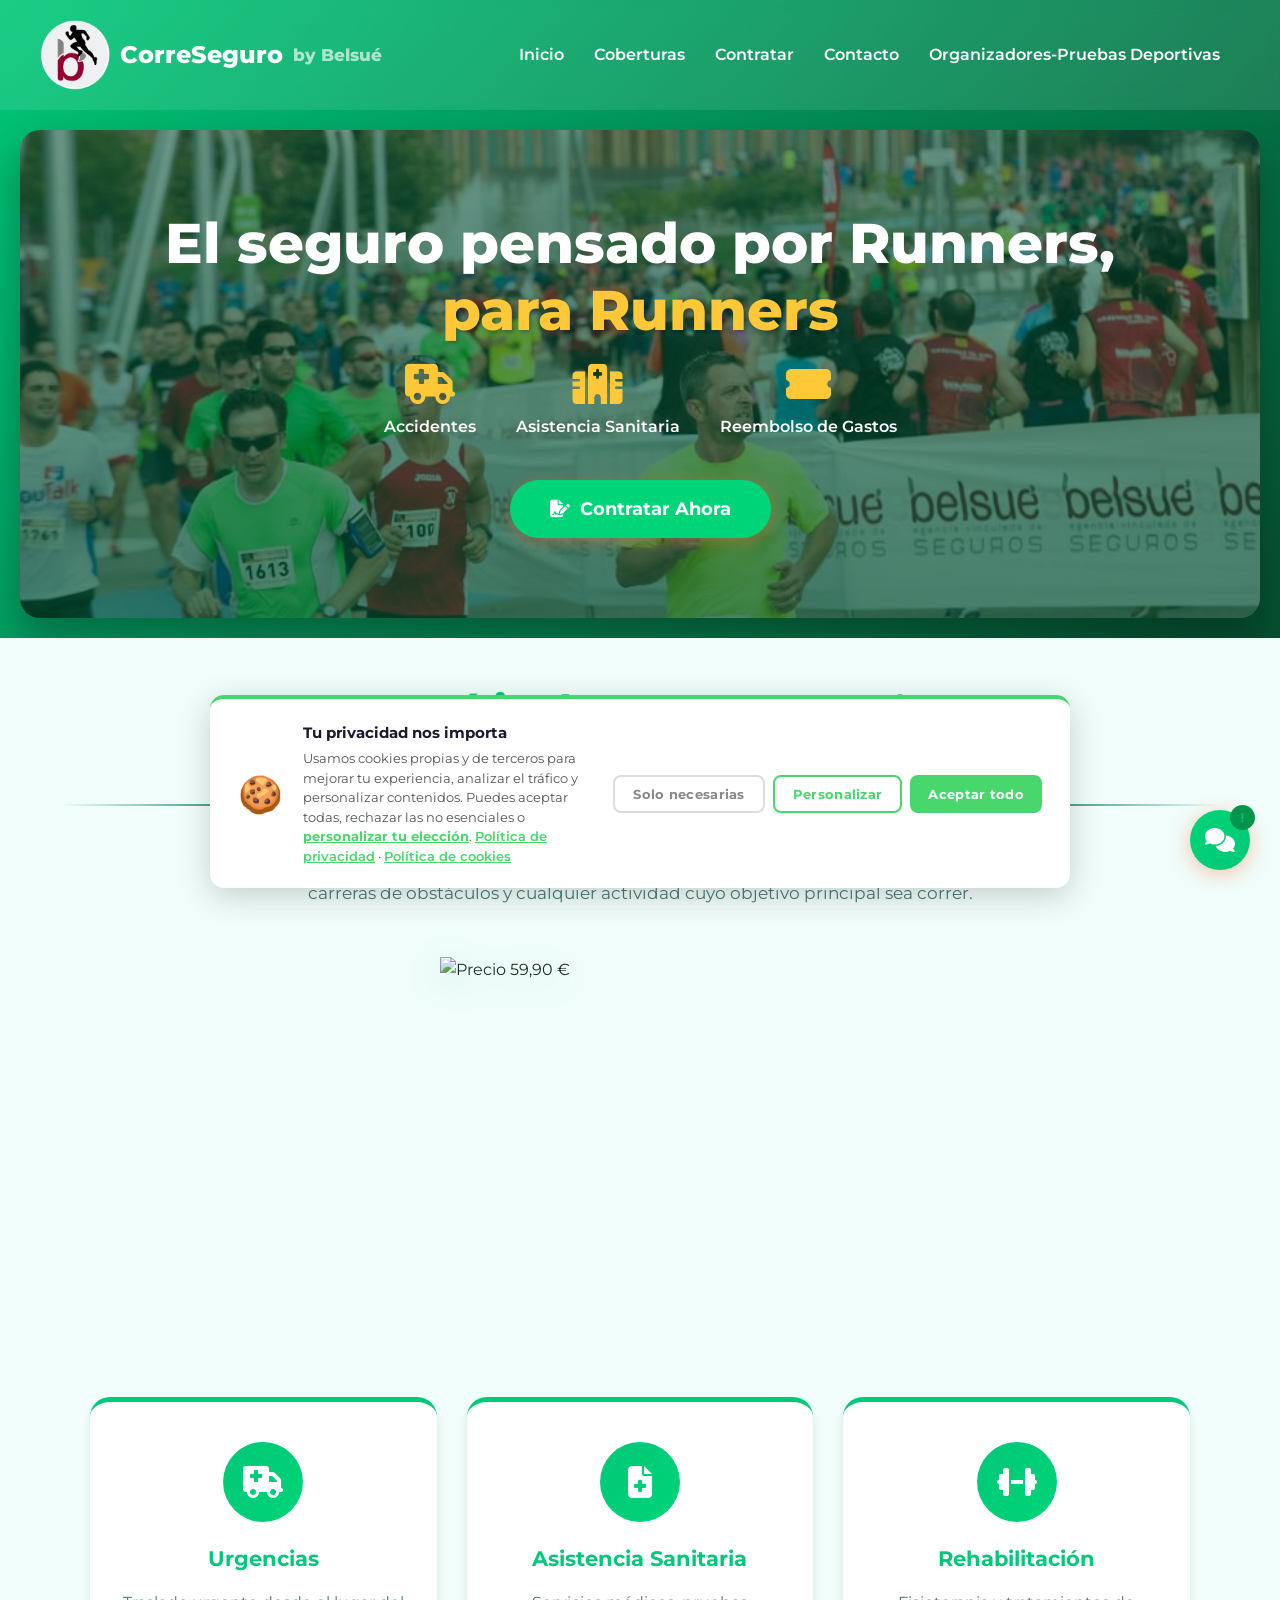
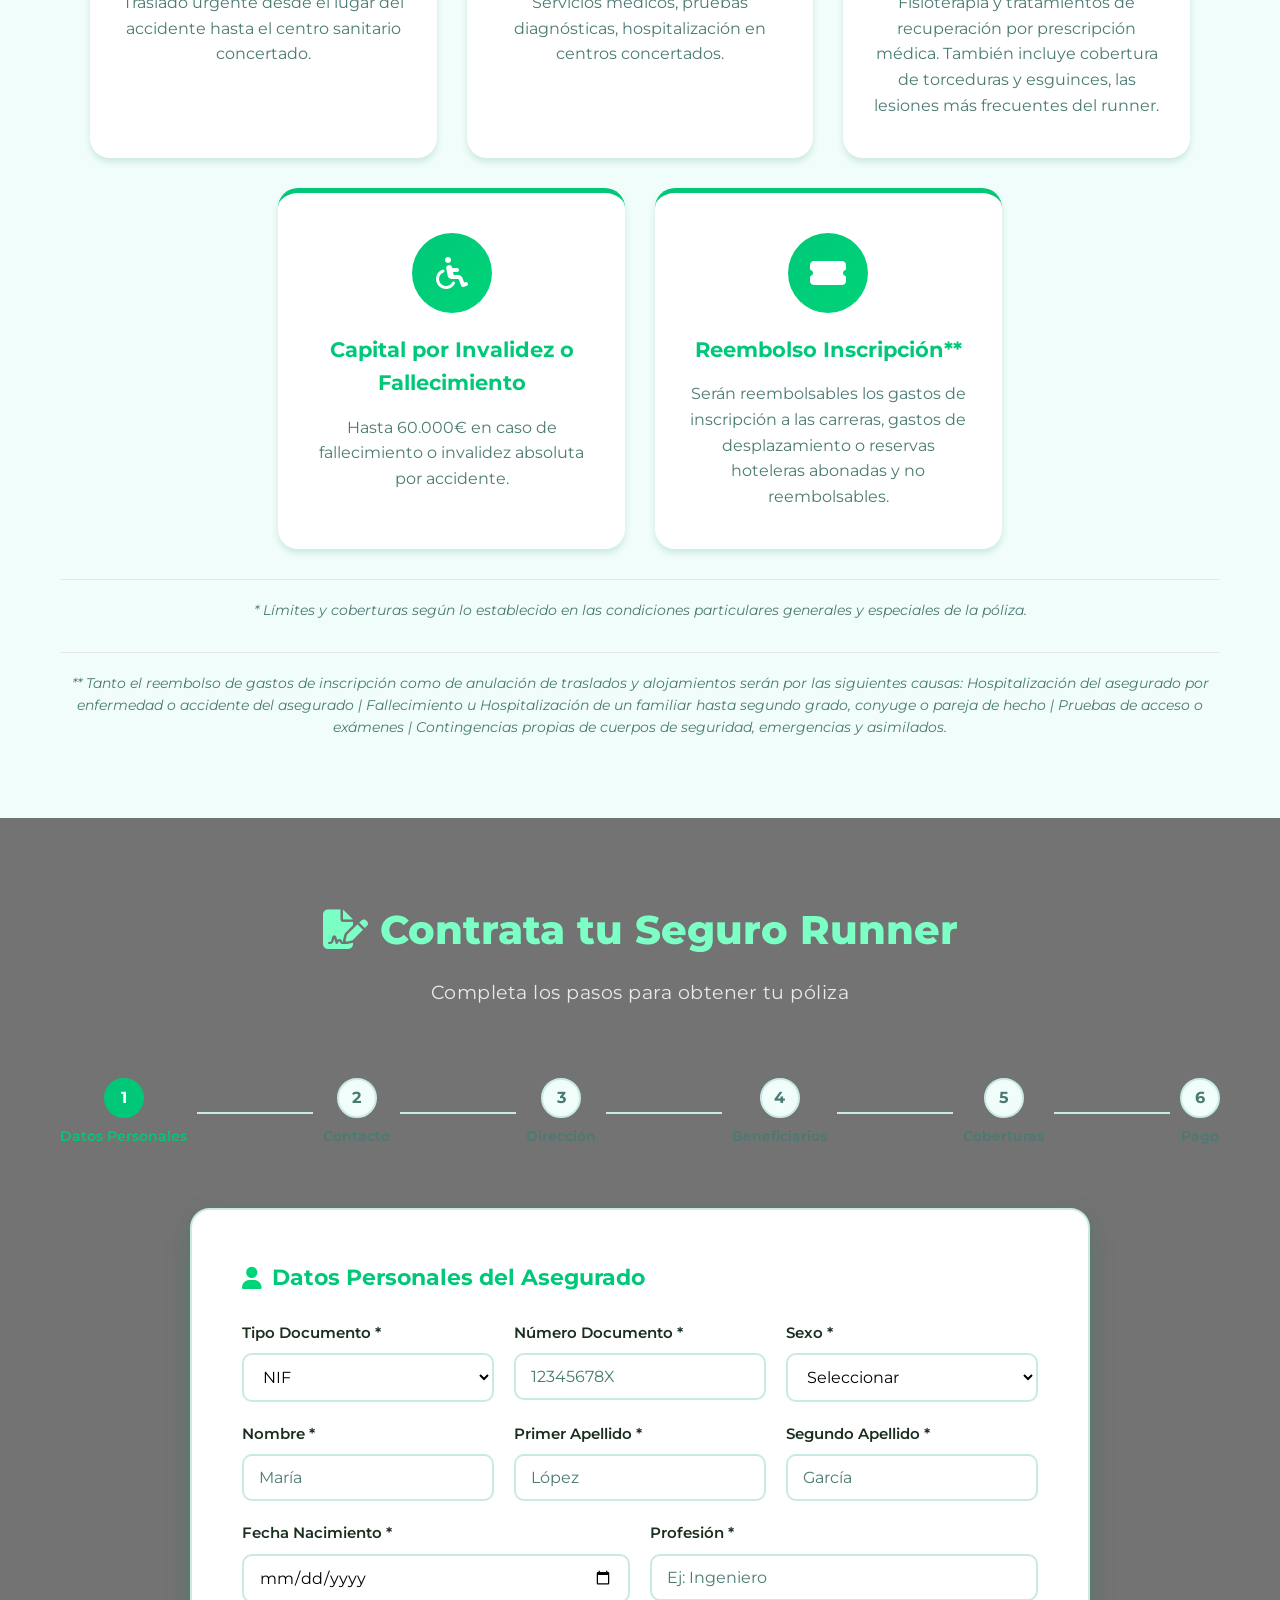
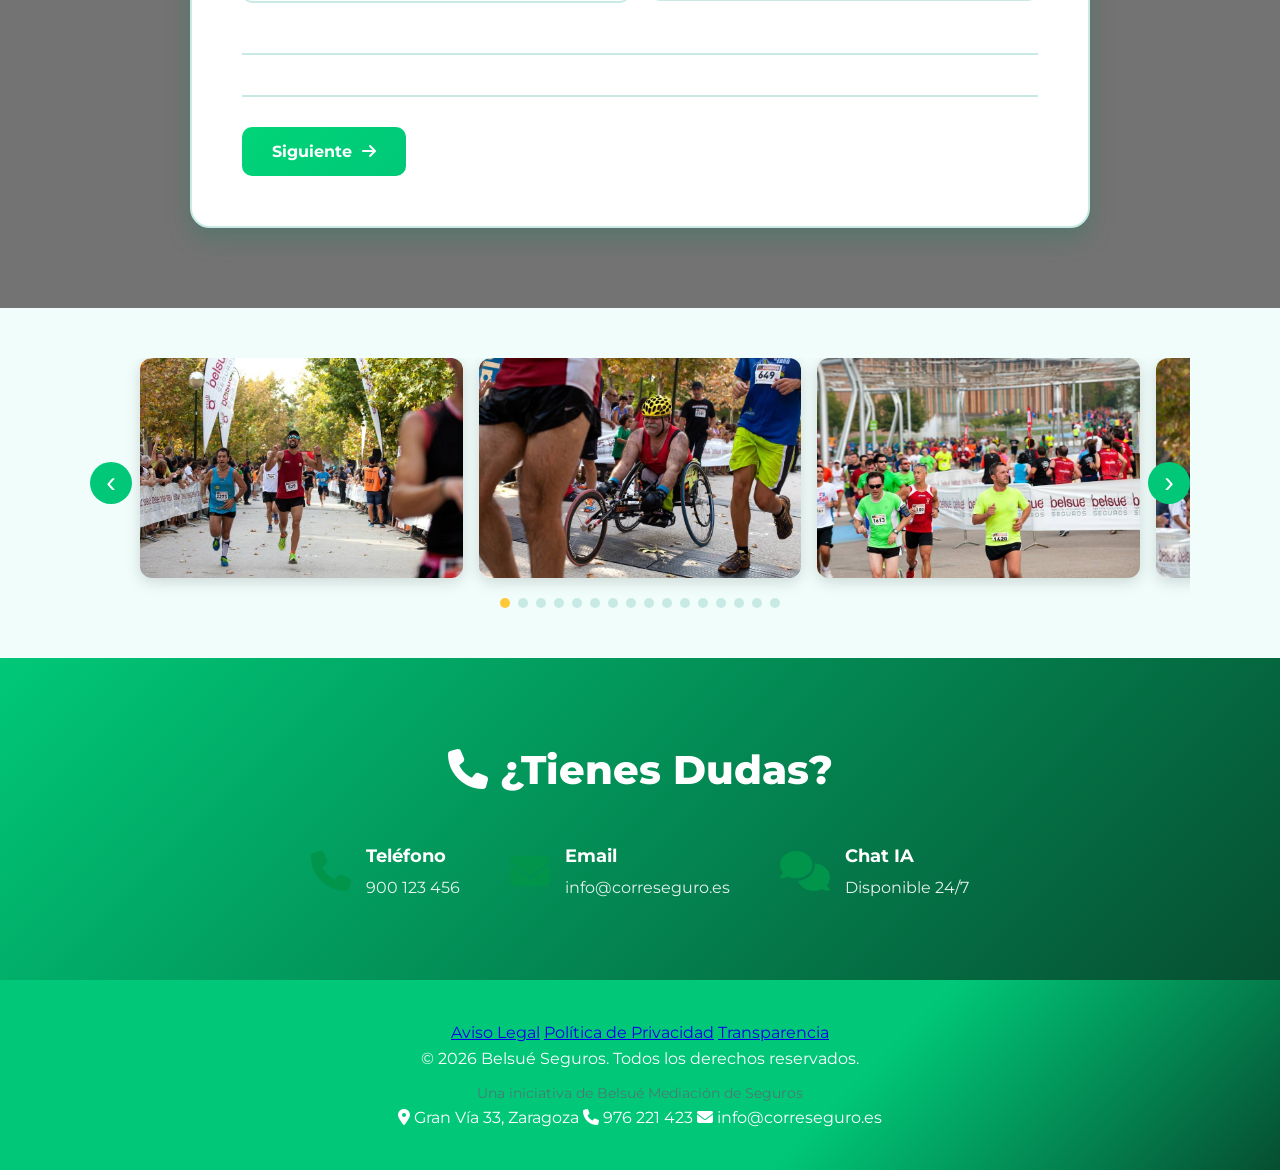
==== index.html @ 8f3c0f64 "Añadir fotos al carrusel y corregir corte de última imagen - Añadidas 9 imágenes nuevas al carrusel " ====
<!DOCTYPE html>
<html lang="es">
<head>
    <!-- Google Consent Mode v2 — debe ir ANTES de GTM -->
    <script>
      window.dataLayer = window.dataLayer || [];
      function gtag(){dataLayer.push(arguments);}
      // Por defecto todo denegado hasta que el usuario decida
      gtag('consent', 'default', {
        analytics_storage: 'denied',
        ad_storage:        'denied',
        wait_for_update:   500
      });
    </script>
    <!-- Google Tag Manager -->
<script>(function(w,d,s,l,i){w[l]=w[l]||[];w[l].push({'gtm.start':
new Date().getTime(),event:'gtm.js'});var f=d.getElementsByTagName(s)[0],
j=d.createElement(s),dl=l!='dataLayer'?'&l='+l:'';j.async=true;j.src=
'https://www.googletagmanager.com/gtm.js?id='+i+dl;f.parentNode.insertBefore(j,f);
})(window,document,'script','dataLayer','GTM-PRK2DCFK');</script>
<!-- End Google Tag Manager -->
    <meta charset="UTF-8">
    <meta name="viewport" content="width=device-width, initial-scale=1.0">
    <link rel="icon" type="image/png" href="images/logo1.png">
    <title>CorreSeguro - Seguro para Runners</title>
    <meta name="description" content="Seguro deportivo especializado para runners por 59,90€/año. Coberturas de accidentes, asistencia sanitaria 24h, invalidez y reembolso de inscripciones. Belsué Seguros + SURNE.">
    <link rel="stylesheet" href="css/styles.css">
    <!-- Font Awesome para iconos -->
    <link rel="stylesheet" href="https://cdnjs.cloudflare.com/ajax/libs/font-awesome/6.4.0/css/all.min.css">
    <!-- Google Fonts -->
    <link href="https://fonts.googleapis.com/css2?family=Montserrat:wght@400;600;700;800&display=swap" rel="stylesheet">

    <!-- ── Cookie Consent ── -->
    <script>
      window.CookieConsentConfig = {
        companyName:      'Belsué',
        privacyPolicyUrl: 'politica-privacidad.html',
        cookiePolicyUrl:  'politica-cookies.html',
        primaryColor:     '#47D76D',
        primaryDark:      '#5AAD30',
        accentColor:      '#DDB140',
        position:         'bottom',
        consentVersion:   '1.0',
        storageKey:       'belsue_correseguro_consent',

        onAcceptAll: function() {
          gtag('consent', 'update', {
            analytics_storage: 'granted',
            ad_storage:        'granted'
          });
        },
        onRejectAll: function() {
          gtag('consent', 'update', {
            analytics_storage: 'denied',
            ad_storage:        'denied'
          });
        },
        onSave: function(consent) {
          gtag('consent', 'update', {
            analytics_storage: consent.analytics ? 'granted' : 'denied',
            ad_storage:        consent.marketing  ? 'granted' : 'denied'
          });
        },
      };
    </script>
    <script src="js/cookie-consent.js" defer></script>
</head>
<body>
    <!-- Google Tag Manager (noscript) -->
<noscript><iframe src="https://www.googletagmanager.com/ns.html?id=GTM-PRK2DCFK"
height="0" width="0" style="display:none;visibility:hidden"></iframe></noscript>
<!-- End Google Tag Manager (noscript) -->
    <!-- HEADER / HERO SECTION -->
    <header class="hero">
        <div class="hero-overlay"></div>
        <nav class="navbar">
            <div class="container nav-container">
                <div class="logo">
                    <!-- El logo se carga en el components.js  -->
                    <img src="images/logo-correseguros-zap.png" alt="CorreSeguro" style="height: 70px; width: auto; margin-left: -20px;">
                    <!-- Badge influencer: visible solo cuando ?influencer=nombre está activo -->
                    <div id="influencer-badge"></div>
                    <span>CorreSeguro</span>
                    <span style="font-size: 0.7em; opacity: 0.8;"><a href="https://www.belsue.es/" class="enlaceWeb" target="_blank" rel="noopener noreferrer">by Belsué</a></span>
                </div>
                <ul class="nav-menu">
                    <li><a href="#inicio">Inicio</a></li>
                    <li><a href="#coberturas">Coberturas</a></li>
                    <li><a href="#formulario">Contratar</a></li>
                    <li><a href="#contacto">Contacto</a></li>
                    <li><a href="contorg.html">Organizadores-Pruebas Deportivas</a></li>
                </ul>
            </div>
        </nav>
        
        <div class="hero-content">
            <h1>El seguro pensado por Runners,<span class="highlight">para Runners</span></h1>
            <div class="hero-features">
                <div class="feature">
                    <i class="fas fa-ambulance"></i>
                    <span>Accidentes</span>
                </div>
                <div class="feature">
                    <i class="fas fa-hospital"></i>
                    <span>Asistencia Sanitaria </span>
                </div>
                <div class="feature">
                    <i class="fas fa-ticket-alt"></i>
                    <span>Reembolso de Gastos</span>
                </div>
            </div>
            <a href="#formulario" class="btn-primary">
                <i class="fas fa-file-signature"></i> Contratar Ahora
            </a>
        </div>
    </header>

    <!-- COBERTURAS -->
    <section id="coberturas" class="coberturas">
        <div class="container">
            <h2 class="section-title">¿Qué incluye tu seguro?*</h2>
            <!-- Riesgo Cubierto - Línea divisora -->
            <div class="riesgo-cubierto">
                <span class="riesgo-linea"></span>
                <h3 class="riesgo-titulo">Riesgo Cubierto</h3>
                <span class="riesgo-linea"></span>
            </div>
            <p class="riesgo-descripcion">Cobertura para accidentes ocurridos durante la práctica de running, trail, canicross, carreras de obstáculos y cualquier actividad cuyo objetivo principal sea correr.</p>
            <!-- Badge de Precio -->
            <div class="precio-badge">
                <img src="images/PrecioDefinitivo.png" alt="Precio 59,90 €" width="1000" height="1000">
            </div>
            <!-- Tarjetas incluidas -->
            <div class="coberturas-grid">
                <div class="cobertura-card" onclick="window.location='poliza.html#asistencia-urgencias'" style="cursor:pointer;">
                    <div class="icon-box"><i class="fas fa-ambulance"></i></div>
                    <h3>Urgencias</h3>
                    <p>Traslado urgente desde el lugar del accidente hasta el centro sanitario concertado.</p>
                </div>
                <div class="cobertura-card" onclick="window.location='poliza.html#coberturas-runners'" style="cursor:pointer;">
                    <div class="icon-box"><i class="fas fa-file-medical"></i></div>
                    <h3>Asistencia Sanitaria</h3>
                    <p>Servicios médicos, pruebas diagnósticas, hospitalización en centros concertados.</p>
                </div>
                <div class="cobertura-card" onclick="window.location='poliza.html#rehabilitacion'" style="cursor:pointer;">
                    <div class="icon-box"><i class="fas fa-dumbbell"></i></div>
                    <h3>Rehabilitación</h3>
                    <p>Fisioterapia y tratamientos de recuperación por prescripción médica. También incluye cobertura de torceduras y esguinces, las lesiones más frecuentes del runner.</p>
                </div>
                <div class="cobertura-card" onclick="window.location='poliza.html#beneficiarios'" style="cursor:pointer;">
                    <div class="icon-box"><i class="fas fa-wheelchair"></i></div>
                    <h3>Capital por Invalidez o Fallecimiento</h3>
                    <p>Hasta 60.000€ en caso de fallecimiento o invalidez absoluta por accidente.</p>
                </div>
                <div class="cobertura-card" onclick="window.location='poliza.html#reembolso-carreras'" style="cursor:pointer;">
                    <div class="icon-box"><i class="fas fa-ticket-alt"></i></div>
                    <h3>Reembolso Inscripción**</h3>
                    <p>Serán reembolsables los gastos de inscripción a las carreras, gastos de desplazamiento o reservas hoteleras abonadas y no reembolsables.</p>
                </div>
            </div>

            <p class="coberturas-nota">* Límites y coberturas según lo establecido en las condiciones particulares generales y especiales de la póliza.</p>
            <p class="coberturas-nota">** Tanto el reembolso de gastos de inscripción como de anulación de traslados y alojamientos serán 
                por las siguientes causas: Hospitalización del asegurado por enfermedad o accidente del asegurado | Fallecimiento u Hospitalización de un familiar hasta segundo grado, conyuge o pareja de hecho | Pruebas de acceso o exámenes | Contingencias propias de cuerpos de seguridad, emergencias y asimilados.  
            </p>

        </div>
    </section>

    <!-- FORMULARIO MULTI-PASO (6 PASOS - ORDEN NUEVO) -->
    <section id="formulario" class="formulario">
        <div class="container">
            <h2 class="section-title"><i class="fas fa-file-signature"></i> Contrata tu Seguro Runner</h2>
            <p class="section-subtitle">Completa los pasos para obtener tu póliza</p>
            
            <!-- BARRA DE PROGRESO -->
            <div class="progress-container">
                <div class="progress-bar">
                    <div class="progress-step active" data-step="1">
                        <div class="step-number">1</div>
                        <div class="step-label">Datos Personales</div>
                    </div>
                    <div class="progress-line"></div>
                    <div class="progress-step" data-step="2">
                        <div class="step-number">2</div>
                        <div class="step-label">Contacto</div>
                    </div>
                    <div class="progress-line"></div>
                    <div class="progress-step" data-step="3">
                        <div class="step-number">3</div>
                        <div class="step-label">Dirección</div>
                    </div>
                    <div class="progress-line"></div>
                    <div class="progress-step" data-step="4">
                        <div class="step-number">4</div>
                        <div class="step-label">Beneficiarios</div>
                    </div>
                    <div class="progress-line"></div>
                    <div class="progress-step" data-step="5">
                        <div class="step-number">5</div>
                        <div class="step-label">Coberturas</div>
                    </div>
                    <div class="progress-line"></div>
                    <div class="progress-step" data-step="6">
                        <div class="step-number">6</div>
                        <div class="step-label">Pago</div>
                    </div>
                </div>
            </div>
            
            <form id="seguroForm" class="form-container">
                
                <!-- PASO 1: DATOS PERSONALES -->
                <div class="form-step" data-step="1">
                    <div class="form-section">
                        <h3><i class="fas fa-user"></i> Datos Personales del Asegurado</h3>
                        <div class="form-row">
                            <div class="form-group">
                                <label for="tipoDocumento">Tipo Documento *</label>
                                <select id="tipoDocumento" name="tipo_documento" required>
                                    <option value="NIF">NIF</option>
                                    <option value="NIE">NIE</option>
                                    <option value="Pasaporte">Pasaporte</option>
                                </select>
                            </div>
                            <div class="form-group">
                                <label for="nif">Número Documento *</label>
                                <input type="text" id="nif" name="nif" required placeholder="12345678X">
                            </div>
                            <div class="form-group">
                                <label for="sexo">Sexo *</label>
                                <select id="sexo" name="sexo" required>
                                    <option value="">Seleccionar</option>
                                    <option value="Hombre">Hombre</option>
                                    <option value="Mujer">Mujer</option>
                                </select>
                            </div>
                        </div>
                        <div class="form-row">
                            <div class="form-group">
                                <label for="nombre">Nombre *</label>
                                <input type="text" id="nombre" name="nombre" required placeholder="María">
                            </div>
                            <div class="form-group">
                                <label for="apellido1">Primer Apellido *</label>
                                <input type="text" id="apellido1" name="apellido1" required placeholder="López">
                            </div>
                            <div class="form-group">
                                <label for="apellido2">Segundo Apellido *</label>
                                <input type="text" id="apellido2" name="apellido2" required placeholder="García">
                            </div>
                        </div>
                        <div class="form-row">
                            <div class="form-group">
                                <label for="fechaNacimiento">Fecha Nacimiento *</label>
                                <input type="date" id="fechaNacimiento" name="fecha_nacimiento" required>
                            </div>
                            <div class="form-group">
                                <label for="profesion">Profesión *</label>
                                <input type="text" id="profesion" name="profesion" required placeholder="Ej: Ingeniero">
                            </div>
                        </div>
                    </div>
                    <div class="form-navigation">
                        <button type="button" class="btn-next" onclick="nextStep(1)">
                            Siguiente <i class="fas fa-arrow-right"></i>
                        </button>
                    </div>
                </div>

                <!-- PASO 2: DATOS DE CONTACTO -->
                <div class="form-step" data-step="2" style="display: none;">
                    <div class="form-section">
                        <h3><i class="fas fa-envelope"></i> Datos de Contacto</h3>
                        <div class="form-row">
                            <div class="form-group">
                                <label for="email">Email *</label>
                                <input type="email" id="email" name="email" required placeholder="maria@email.com">
                            </div>
                            <div class="form-group">
                                <label for="telefono">Teléfono *</label>
                                <input type="tel" id="telefono" name="telefono" required placeholder="600123456">
                            </div>
                        </div>
                    </div>
                    <div class="form-navigation">
                        <button type="button" class="btn-prev" onclick="prevStep(2)">
                            <i class="fas fa-arrow-left"></i> Anterior
                        </button>
                        <button type="button" class="btn-next" onclick="nextStep(2)">
                            Siguiente <i class="fas fa-arrow-right"></i>
                        </button>
                    </div>
                </div>

                <!-- PASO 3: DIRECCIÓN -->
                <div class="form-step" data-step="3" style="display: none;">
                    <div class="form-section">
                        <h3><i class="fas fa-map-marker-alt"></i> Dirección</h3>
                        <div class="form-row">
                            <div class="form-group">
                                <label for="tipoVia">Tipo de Vía *</label>
                                <select id="tipoVia" name="tipo_via" required>
                                    <option value="CALLE">Calle</option>
                                    <option value="AVENIDA">Avenida</option>
                                    <option value="PLAZA">Plaza</option>
                                    <option value="PASEO">Paseo</option>
                                    <option value="CARRETERA">Carretera</option>
                                </select>
                            </div>
                            <div class="form-group">
                                <label for="calle">Nombre Vía *</label>
                                <input type="text" id="calle" name="calle" required placeholder="">
                            </div>
                            <div class="form-group">
                                <label for="numero">Número *</label>
                                <input type="text" id="numero" name="numero" required placeholder="">
                            </div>
                        </div>
                        <div class="form-row">
                            <div class="form-group">
                                <label for="piso">Portal/Piso/Puerta</label>
                                <input type="text" id="piso" name="piso" placeholder="">
                            </div>
                            <div class="form-group">
                                <label for="cp">Código Postal *</label>
                                <input type="text" id="cp" name="cp" required placeholder="">
                            </div>
                            <div class="form-group">
                                <label for="municipio">Municipio *</label>
                                <input type="text" id="municipio" name="municipio" required placeholder="">
                            </div>
                        </div>
                        <div class="form-row">
                            <div class="form-group full-width">
                                <label for="provincia">Provincia *</label>
                                <select id="provincia" name="provincia" required>
                                    <option value="">Seleccionar</option>
                                    <option value="Álava">Álava</option>
                                    <option value="Albacete">Albacete</option>
                                    <option value="Alicante">Alicante</option>
                                    <option value="Almería">Almería</option>
                                    <option value="Ávila">Ávila</option>
                                    <option value="Badajoz">Badajoz</option>
                                    <option value="Barcelona">Barcelona</option>
                                    <option value="Burgos">Burgos</option>
                                    <option value="Cáceres">Cáceres</option>
                                    <option value="Cádiz">Cádiz</option>
                                    <option value="Cantabria">Cantabria</option>
                                    <option value="Castellón">Castellón</option>
                                    <option value="Ciudad Real">Ciudad Real</option>
                                    <option value="Córdoba">Córdoba</option>
                                    <option value="Cuenca">Cuenca</option>
                                    <option value="Girona">Girona</option>
                                    <option value="Granada">Granada</option>
                                    <option value="Guadalajara">Guadalajara</option>
                                    <option value="Guipúzcoa">Guipúzcoa</option>
                                    <option value="Huelva">Huelva</option>
                                    <option value="Huesca">Huesca</option>
                                    <option value="Islas Baleares">Islas Baleares</option>
                                    <option value="Jaén">Jaén</option>
                                    <option value="La Coruña">La Coruña</option>
                                    <option value="La Rioja">La Rioja</option>
                                    <option value="Las Palmas">Las Palmas</option>
                                    <option value="León">León</option>
                                    <option value="Lleida">Lleida</option>
                                    <option value="Lugo">Lugo</option>
                                    <option value="Madrid">Madrid</option>
                                    <option value="Málaga">Málaga</option>
                                    <option value="Murcia">Murcia</option>
                                    <option value="Navarra">Navarra</option>
                                    <option value="Ourense">Ourense</option>
                                    <option value="Palencia">Palencia</option>
                                    <option value="Pontevedra">Pontevedra</option>
                                    <option value="Salamanca">Salamanca</option>
                                    <option value="Santa Cruz de Tenerife">Santa Cruz de Tenerife</option>
                                    <option value="Segovia">Segovia</option>
                                    <option value="Sevilla">Sevilla</option>
                                    <option value="Soria">Soria</option>
                                    <option value="Tarragona">Tarragona</option>
                                    <option value="Teruel">Teruel</option>
                                    <option value="Toledo">Toledo</option>
                                    <option value="Valencia">Valencia</option>
                                    <option value="Valladolid">Valladolid</option>
                                    <option value="Vizcaya">Vizcaya</option>
                                    <option value="Zamora">Zamora</option>
                                    <option value="Zaragoza">Zaragoza</option>
                                </select>
                            </div>
                        </div>
                    </div>
                    <div class="form-navigation">
                        <button type="button" class="btn-prev" onclick="prevStep(3)">
                            <i class="fas fa-arrow-left"></i> Anterior
                        </button>
                        <button type="button" class="btn-next" onclick="nextStep(3)">
                            Siguiente <i class="fas fa-arrow-right"></i>
                        </button>
                    </div>
                </div>

                <!-- PASO 4: BENEFICIARIOS (ANTES ERA 5) -->
                <div class="form-step" data-step="4" style="display: none;">
                    <div class="form-section">
                        <h3><i class="fas fa-users"></i> Beneficiarios</h3>
                        
                        <div class="beneficiarios-opciones">
                            <div class="radio-group">
                                <input type="radio" id="benef_defecto" name="beneficiarios" value="DEFECTO" checked>
                                <label for="benef_defecto">
                                    <strong>Beneficiarios por defecto</strong>
                                    <p class="texto-ayuda">Orden legal establecido: 1) Cónyuge/Pareja 2) Descendientes 3) Padres 4) Hermanos 5) Herederos legales</p>
                                </label>
                            </div>
                            <div class="radio-group">
                                <input type="radio" id="benef_personalizado" name="beneficiarios" value="PERSONALIZADO">
                                <label for="benef_personalizado">
                                    <strong>Definir beneficiarios personalizados</strong>
                                    <p class="texto-ayuda">Podrás especificarlos después de contratar</p>
                                </label>
                            </div>
                        </div>
     <!-- CUADRO DE TEXTO (oculto por defecto) -->
        <div id="beneficiarios-personalizados-box" class="beneficiarios-personalizados-box" style="display: none;">
            <label for="beneficiarios_texto">
                <strong><i class="fas fa-edit"></i> Especifica los beneficiarios:</strong>
            </label>
            <textarea 
                id="beneficiarios_texto" 
                name="beneficiarios_texto" 
                rows="4" 
                placeholder="Ejemplo:
                1. Juan Pérez García (50%)
                2. María López Martínez (50%)

                O indica el porcentaje que desees para cada beneficiario..."></textarea>
            <p class="texto-ayuda-box">
                <i class="fas fa-info-circle"></i> Indica el nombre completo y el porcentaje de cada beneficiario
            </p>
        </div>
                        <div class="nota-legal">
                            <strong>NOTA:</strong> Los beneficiarios indicados aplicarán únicamente para las garantías de fallecimiento.
                        </div>
                    </div>
                    
                    <div class="form-navigation">
                        <button type="button" class="btn-prev" onclick="prevStep(4)">
                            <i class="fas fa-arrow-left"></i> Anterior
                        </button>
                        <button type="button" class="btn-next" onclick="nextStep(4)">
                            Siguiente <i class="fas fa-arrow-right"></i>
                        </button>
                    </div>
                </div>

                <!-- PASO 5: COBERTURAS + PRECIO DESTACADO (ANTES ERA 4) -->
                <div class="form-step" data-step="5" style="display: none;">
                    <div class="form-section">
                        <h3><i class="fas fa-shield-alt"></i> Coberturas Incluidas</h3>
                        
                        <div class="coberturas-selector">
                            <div class="cobertura-item">
                                <input type="checkbox" id="cob_fallecimiento" name="coberturas[]" value="FALLECIMIENTO" checked disabled>
                                <label for="cob_fallecimiento">
                                    <strong>Fallecimiento por Accidente</strong>
                                    <span class="cobertura-cap">60.000€</span>
                                </label>
                            </div>
                            <div class="cobertura-item">
                                <input type="checkbox" id="cob_invalidez" name="coberturas[]" value="INVALIDEZ" checked disabled>
                                <label for="cob_invalidez">
                                    <strong>Invalidez Absoluta Accidente</strong>
                                    <span class="cobertura-cap">60.000€</span>
                                </label>
                            </div>
                            <div class="cobertura-item">
                                <input type="checkbox" id="cob_asistencia" name="coberturas[]" value="ASISTENCIA" checked disabled>
                                <label for="cob_asistencia">
                                    <strong>Asistencia Sanitaria por Accidente</strong>
                                    <span class="cobertura-cap">9.000€</span>
                                </label>
                            </div>
                            <div class="cobertura-item">
                                <input type="checkbox" id="cob_fisioterapia" name="coberturas[]" value="FISIOTERAPIA" checked disabled>
                                <label for="cob_fisioterapia">
                                    <strong>Invalidez Permanente Parcial por Accidente</strong>
                                    <span class="cobertura-cap">60.000€</span>
                                </label>
                            </div>
                        </div>
                        
                        <!-- PRECIO DESTACADO -->
                        <div class="resumen-precio">
                            <div class="precio-total">
                                <span>Total Anual:</span>
                                <span class="precio-destacado">59,90€</span>
                            </div>
                            <div class="nota-legal">
                            <strong>*</strong> Las coberturas tendrán en todo caso la cuantía máxima señalada en las condiciones particulares o especiales de la póliza.
                        </div>
                        </div>
                    </div>
                    
                    <div class="form-navigation">
                        <button type="button" class="btn-prev" onclick="prevStep(5)">
                            <i class="fas fa-arrow-left"></i> Anterior
                        </button>
                        <button type="button" class="btn-next" onclick="nextStep(5)">
                            Siguiente <i class="fas fa-arrow-right"></i>
                        </button>
                    </div>
                </div>

                <!-- PASO 6: FORMA DE PAGO -->
                <div class="form-step" data-step="6" style="display: none;">
                    <div class="form-section">
                        <h3><i class="fas fa-credit-card"></i> Forma de Pago</h3>
                        
                        <div class="form-row">
                            <div class="form-group">
                                <label for="frecuencia_pago">Frecuencia de Pago *</label>
                                <select id="frecuencia_pago" name="frecuencia_pago" required onchange="calcularPrecioFinal()">
                                    <option value="ANUAL">Anual (59,90€)</option>
                                </select>
                            </div>
                            <div class="form-group">
                                <label for="tipo_renovacion">Tipo de Renovación *</label>
                                <select id="tipo_renovacion" name="tipo_renovacion" required>
                                    <option value="AUTOMATICA">Automática</option>
                                </select>
                            </div>
                        </div>

                        <div class="datos-bancarios">
                            <h4>Datos Bancarios del Tomador</h4>
                            <div class="form-row">
                                <div class="form-group">
                                    <label for="iban_pais">País</label>
                                    <input type="text" id="iban_pais" name="iban_pais" value="ES" readonly style="background: #f5f5f5;">
                                </div>
                                <div class="form-group">
                                    <label for="iban_dc">DC IBAN *</label>
                                    <input type="text" id="iban_dc" name="iban_dc" placeholder="XX" maxlength="2">
                                </div>
                                <div class="form-group">
                                    <label for="iban_entidad">Entidad *</label>
                                    <input type="text" id="iban_entidad" name="iban_entidad" placeholder="0000" maxlength="4">
                                </div>
                                <div class="form-group">
                                    <label for="iban_sucursal">Sucursal *</label>
                                    <input type="text" id="iban_sucursal" name="iban_sucursal" placeholder="0000" maxlength="4">
                                </div>
                                <div class="form-group">
                                    <label for="iban_dc_cuenta">DC *</label>
                                    <input type="text" id="iban_dc_cuenta" name="iban_dc_cuenta" placeholder="00" maxlength="2">
                                </div>
                                <div class="form-group">
                                    <label for="iban_cuenta">Nº Cuenta *</label>
                                    <input type="text" id="iban_cuenta" name="iban_cuenta" placeholder="0000000000" maxlength="10">
                                </div>
                            </div>
                        </div>

                        <div class="legal-final">
                            <div class="checkbox-group">
                                <input type="checkbox" id="privacidad" name="privacidad" required>
                                <label for="privacidad">He leído y acepto la <a href="politica-privacidad.html" target="_blank" rel="noopener noreferrer">Política de Privacidad</a> *</label>
                            </div>
                            <div class="checkbox-group">
                                <input type="checkbox" id="terminos" name="terminos" required>
                                <label for="terminos">Acepto los <a href="terminos-condiciones.html" target="_blank" rel="noopener noreferrer">Términos y Condiciones</a> del seguro *</label>
                            </div>
                            <div class="checkbox-group">
                                <input type="checkbox" id="autorizacion_datos" name="autorizacion_datos" required>
                                <label for="autorizacion_datos">Autorizo la cesión de datos personales a SURNE para la emisión de la póliza *</label>
                            </div>
                        </div>
                    </div>
                    
                    <div class="form-navigation">
                        <button type="button" class="btn-prev" onclick="prevStep(6)">
                            <i class="fas fa-arrow-left"></i> Anterior
                        </button>
                        <button type="submit" class="btn-submit">
                            <i class="fas fa-check"></i> Contratar Seguro
                        </button>
                    </div>
                </div>

            </form>
        </div>
    </section>


    <!-- CARRUSEL DE FOTOS -->
    <section class="carrusel-section">
        <div class="carrusel">
            <div class="carrusel-track">
                <img src="images/carrera2.JPG" alt="Carrera runners">
                <img src="images/carrera3.JPG" alt="Carrera runners">
                <img src="images/carrera4.JPG" alt="Carrera runners">
                <img src="images/carrera5.JPG" alt="Carrera runners">
                <img src="images/carrera6.JPG" alt="Carrera runners">
                <img src="images/carrera7.JPG" alt="Carrera runners">
                <img src="images/carrera8.JPG" alt="Carrera runners">
                <img src="images/image00009.jpeg" alt="Carrera runners">
                <img src="images/image00032.jpeg" alt="Carrera runners">
                <img src="images/image00033.jpeg" alt="Carrera runners">
                <img src="images/image00034.jpeg" alt="Carrera runners">
                <img src="images/image00037.jpeg" alt="Carrera runners">
                <img src="images/image00112.jpeg" alt="Carrera runners">
                <img src="images/image00117.jpeg" alt="Carrera runners">
                <img src="images/image00124.jpeg" alt="Carrera runners">
                <img src="images/image00127.jpeg" alt="Carrera runners">
            </div>
            <button class="carrusel-btn carrusel-prev" aria-label="Anterior">&#8249;</button>
            <button class="carrusel-btn carrusel-next" aria-label="Siguiente">&#8250;</button>
            <div class="carrusel-dots"></div>
        </div>
    </section>
    
    <!-- CONTACTO -->
    <section id="contacto" class="contacto">
        <div class="container">
            <h2 class="section-title"><i class="fas fa-phone"></i> ¿Tienes Dudas?</h2>
            <div class="contacto-info">
                <div class="contacto-item">
                    <i class="fas fa-phone"></i>
                    <div><h4>Teléfono</h4><p>900 123 456</p></div>
                </div>
                <div class="contacto-item">
                    <i class="fas fa-envelope"></i>
                    <div><h4>Email</h4><p>info@correseguro.es</p></div>
                </div>
                <div class="contacto-item">
                    <i class="fas fa-comments"></i>
                    <div><h4>Chat IA</h4><p>Disponible 24/7</p></div>
                </div>
            </div>
        </div>
    </section>

    <!-- FOOTER -->
<footer class="footer">
    <div class="container">
        <!-- Enlaces legales -->
        <div class="footer-legal">
            <a href="aviso-legal.html">Aviso Legal</a>
            <a href="politica-privacidad.html">Política de Privacidad</a>
            <a href="politica-transparencia.html">Transparencia</a>
        </div>
        
        <!-- Copyright y notas -->
        <div class="footer-info">
            <p>&copy; 2026 Belsué Seguros. Todos los derechos reservados.</p>
            <p class="footer-note">Seguro emitido a través de Surne Compañía de Seguros</p>
            <p class="footer-note">Una iniciativa de Belsué Seguros</p>
        </div>
        
        <!-- Datos de contacto rápidos -->
        <div class="footer-contacto">
            <span><i class="fas fa-map-marker-alt"></i> Gran Vía 33, Zaragoza</span>
            <span><i class="fas fa-phone"></i> 976 221 423</span>
            <span><i class="fas fa-envelope"></i> info@correseguro.es</span>
        </div>
    </div>
</footer>

    <!-- MODAL DE CONFIRMACIÓN -->
    <div id="modalConfirmacion" class="modal">
        <div class="modal-content">
            <div class="modal-icon"><i class="fas fa-check-circle"></i></div>
            <h2>¡Datos Guardados!</h2>
            <p>El archivo CSV se ha descargado correctamente.</p>
            <p class="modal-note">Tu póliza será procesada en menos de 24 horas.</p>
            <button class="btn-primary" onclick="cerrarModal()">Entendido</button>
        </div>
    </div>

    <!-- CHATBOT -->
    <div id="chatbot-container">
        <button id="chatbot-btn" onclick="toggleChat()">
            <i class="fas fa-comments"></i><span class="chatbot-badge">!</span>
        </button>
        <div id="chatbot-window" class="chatbot-window">
            <div class="chatbot-header">
                <div class="chatbot-info">
                    <i class="fas fa-robot"></i>
                    <div><h4>Asistente CorreSeguro</h4><span class="chatbot-status">● En línea</span></div>
                </div>
                <button onclick="toggleChat()" class="chatbot-close"><i class="fas fa-times"></i></button>
            </div>
            <div id="chatbot-messages" class="chatbot-messages">
                <div class="message bot-message">
                    <div class="message-content">¡Hola! Soy el asistente virtual de CorreSeguro. ¿En qué puedo ayudarte hoy?</div>
                    <div class="message-time">Ahora</div>
                </div>
            </div>
            <div class="chatbot-input-container">
                <input type="text" id="chatbot-input" placeholder="Escribe tu pregunta..." onkeypress="handleKeyPress(event)">
                <button onclick="sendMessage()" class="chatbot-send"><i class="fas fa-paper-plane"></i></button>
            </div>
            <div class="chatbot-faq">
                <p class="faq-title">Preguntas frecuentes:</p>
                <div class="faq-buttons">
                    <button onclick="sendQuickQuestion('¿Qué cubre el seguro?')">¿Qué cubre?</button>
                    <button onclick="sendQuickQuestion('¿Cuál es el precio?')">¿Precio?</button>
                    <button onclick="sendQuickQuestion('¿Cubre competiciones?')">¿Competiciones?</button>
                </div>
            </div>
        </div> 
    </div>

    <!-- SCRIPTS -->
    <script src="js/influencer.js"></script>
    <script src="js/codigos-postales.js"></script>
    <script src="js/formulario.js"></script>
    <script src="js/chatbot.js"></script>
    <script src="js/components.js"></script>
    <script>
        (function () {
            const track = document.querySelector('.carrusel-track');
            const imgs = Array.from(track.querySelectorAll('img'));
            const dotsContainer = document.querySelector('.carrusel-dots');
            const visible = () => window.innerWidth <= 768 ? 1 : 3;
            const total = imgs.length;
            let current = 0, timer;

            // Clonar imágenes al final para loop continuo sin cortes
            imgs.forEach(img => track.appendChild(img.cloneNode(true)));

            // Crear dots según imágenes originales
            for (let i = 0; i < total; i++) {
                const d = document.createElement('span');
                d.className = 'dot' + (i === 0 ? ' active' : '');
                d.addEventListener('click', () => { goTo(i); resetTimer(); });
                dotsContainer.appendChild(d);
            }

            // Calcula el ancho de cada item y lo fija explícitamente en todas las imágenes
            function computeItemWidth() {
                const v = visible();
                const gap = 16;
                const containerW = track.parentElement.clientWidth - 100;
                const w = (containerW - gap * (v - 1)) / v;
                track.querySelectorAll('img').forEach(img => {
                    img.style.width = w + 'px';
                    img.style.minWidth = w + 'px';
                    img.style.flexShrink = '0';
                });
                return w + gap;
            }

            function updateDots(idx) {
                dotsContainer.querySelectorAll('.dot').forEach((d, i) =>
                    d.classList.toggle('active', i === idx));
            }

            function goTo(n, instant) {
                const iw = computeItemWidth();
                if (n >= total) {
                    // Avanzar animado hasta el clon y luego saltar sin animación al original
                    current = n;
                    track.style.transition = instant ? 'none' : 'transform 0.6s ease';
                    track.style.transform = `translateX(-${current * iw}px)`;
                    updateDots(current % total);
                    if (!instant) {
                        track.addEventListener('transitionend', function snap() {
                            track.removeEventListener('transitionend', snap);
                            current = current % total;
                            track.style.transition = 'none';
                            track.style.transform = `translateX(-${current * iw}px)`;
                        }, { once: true });
                    } else {
                        current = current % total;
                        track.style.transform = `translateX(-${current * iw}px)`;
                    }
                } else if (n < 0) {
                    current = total - 1;
                    track.style.transition = instant ? 'none' : 'transform 0.6s ease';
                    track.style.transform = `translateX(-${current * iw}px)`;
                    updateDots(current);
                } else {
                    current = n;
                    track.style.transition = instant ? 'none' : 'transform 0.6s ease';
                    track.style.transform = `translateX(-${current * iw}px)`;
                    updateDots(current);
                }
            }

            document.querySelector('.carrusel-next').addEventListener('click', () => { goTo(current + 1); resetTimer(); });
            document.querySelector('.carrusel-prev').addEventListener('click', () => { goTo(current - 1); resetTimer(); });

            function resetTimer() { clearInterval(timer); timer = setInterval(() => goTo(current + 1), 4000); }
            timer = setInterval(() => goTo(current + 1), 4000);

            window.addEventListener('resize', () => goTo(current, true));

            // Inicializar anchos al cargar
            computeItemWidth();
        })();
    </script>

</body>
</html>
---- css/styles.css ----
/* ========================================
   VARIABLES Y RESET - PALETA VERDE-MARINO
   ======================================== */
:root {
    /* Primario: teal-verde vibrante (salud, naturaleza, running) */
    --primary-color: #00C878;
    --primary-dark: #007A52;
    --primary-light: #7BFFC4;

    /* Acentos verdes complementarios */
    --accent-gold: #00954A;
    --accent-orange: #00D478;
    --accent-teal: #5EF0A0;

    /* Neutros */
    --secondary-color: #064E30;
    --text-dark: #1A2E20;
    --text-light: #4A7A72;
    --white: #FFFFFF;
    --light-gray: #F0FDFB;
    --border-color: #C8EAE4;

    /* Efectos */
    --success-color: #00A865;
    --shadow: 0 4px 6px rgba(0, 122, 82, 0.15);
    --shadow-lg: 0 10px 25px rgba(0, 122, 82, 0.25);
}

* {
    margin: 0;
    padding: 0;
    box-sizing: border-box;
}

body {
    font-family: 'Montserrat', sans-serif;
    line-height: 1.6;
    color: var(--text-dark);
    background-color: var(--white);
}

.container {
    max-width: 1200px;
    margin: 0 auto;
    padding: 0 20px;
}

/* ========================================
   HERO SECTION
   ======================================== */
.hero {
    background: linear-gradient(135deg, #00C878 0%, #064E30 100%);
    min-height: 70vh;
    position: relative;
    overflow: hidden;
}

.hero-overlay {
    position: absolute;
    top: 0;
    left: 0;
    right: 0;
    bottom: 0;
    background: url('../images/runner-bg.jpg') center/cover;
    opacity: 0.2;
}

.navbar {
    position: relative;
    z-index: 10;
    padding: 20px 0;
    background: rgba(255, 255, 255, 0.1);
    backdrop-filter: blur(10px);
}

.nav-container {
    display: flex;
    justify-content: space-between;
    align-items: center;
}

.logo {
    display: flex;
    align-items: center;
    gap: 10px;
    font-size: 1.5rem;
    font-weight: 800;
    color: var(--white);
}

.logo i {
    font-size: 2rem;
    color: var(--accent-gold);
}

.nav-menu {
    display: flex;
    list-style: none;
    gap: 30px;
}

.nav-menu a {
    color: var(--white);
    text-decoration: none;
    font-weight: 600;
    transition: color 0.3s;
}

.nav-menu a:hover {
    color: var(--accent-gold);
}

.hero-content {
    position: relative;
    z-index: 5;
    text-align: center;
    padding: 80px 20px;
    color: var(--white);

    background: linear-gradient(rgba(0, 78, 48, 0.55), rgba(0, 78, 48, 0.70)),
                url('../images/carrera4.JPG') center/cover no-repeat;
    border-radius: 20px;
    margin: 20px;
    box-shadow: 0 20px 40px rgba(0, 0, 0, 0.3);

}

.hero-content h1 {
    font-size: 3.5rem;
    font-weight: 800;
    margin-bottom: 20px;
    line-height: 1.2;
}

.hero-content .highlight {
    color: #FFC838;
    display: block;
    text-shadow: 2px 2px 4px rgba(0,0,0,0.3);
}

.hero-content p {
    font-size: 1.3rem;
    margin-bottom: 40px;
    opacity: 0.9;
}

.hero-features {
    display: flex;
    justify-content: center;
    gap: 40px;
    margin-bottom: 40px;
    flex-wrap: wrap;
}

.feature {
    display: flex;
    flex-direction: column;
    align-items: center;
    gap: 10px;
}

.feature i {
    font-size: 2.5rem;
    color: #FFC838;
}

.feature span {
    font-weight: 600;
}

.btn-primary {
    display: inline-flex;
    align-items: center;
    gap: 10px;
    background: var(--accent-orange);
    color: var(--white);
    padding: 15px 40px;
    border-radius: 50px;
    text-decoration: none;
    font-weight: 700;
    font-size: 1.1rem;
    transition: all 0.3s;
    border: none;
    cursor: pointer;
    box-shadow: 0 4px 15px rgba(255, 107, 53, 0.4);
}

.btn-primary:hover {
    background: #007A52;
    transform: translateY(-3px);
    box-shadow: 0 8px 25px rgba(255, 107, 53, 0.6);
}

/* ========================================
   SECCIONES GENERALES
   ======================================== */
.section-title {
    text-align: center;
    font-size: 2.5rem;
    font-weight: 800;
    margin-bottom: 15px;
    color: var(--primary-color);
}

.formulario .section-title {
    color: var(--primary-light);
}

.section-subtitle {
    text-align: center;
    color: var(--text-light);
    font-size: 1.1rem;
    margin-bottom: 50px;
}

.formulario .section-subtitle {
    color: rgba(255, 255, 255, 0.85);
    font-size: 1.2rem;
    letter-spacing: 0.5px;
}

section {
    padding: 80px 0;
}

/* ========================================
   COBERTURAS
   ======================================== */
.coberturas {
    background: var(--light-gray);
    padding-top: 40px;
}

.coberturas-grid {
    display: grid;
    grid-template-columns: repeat(6, 1fr);
    gap: 30px;
    max-width: 1100px;
    margin: 0 auto;
}

.coberturas-grid .cobertura-card {
    grid-column: span 2;
}

.coberturas-grid .cobertura-card:nth-child(4) {
    grid-column: 2 / span 2;
}

.coberturas-grid .cobertura-card:nth-child(5) {
    grid-column: 4 / span 2;
}

.cobertura-card {
    background: var(--white);
    padding: 40px 30px;
    border-radius: 20px;
    text-align: center;
    box-shadow: var(--shadow);
    transition: all 0.3s;
    border-top: 5px solid var(--primary-color);
}

.cobertura-card:hover {
    transform: translateY(-10px);
    box-shadow: 0 15px 40px rgba(138, 12, 60, 0.25);
}

.icon-box {
    width: 80px;
    height: 80px;
    background: linear-gradient(135deg, var(--primary-color), var(--accent-orange));
    border-radius: 50%;
    display: flex;
    align-items: center;
    justify-content: center;
    margin: 0 auto 20px;
}

.icon-box i {
    font-size: 2rem;
    color: var(--white);
}

.cobertura-card h3 {
    font-size: 1.3rem;
    margin-bottom: 15px;
    color: var(--primary-color);
}

.cobertura-card p {
    color: var(--text-light);
}

.coberturas-nota {
    text-align: center;
    margin-top: 30px;
    font-size: 0.85rem;
    color: var(--text-light);
    border-top: 1px solid #E5E7EB;
    padding-top: 20px;
    font-style: italic;
}

.cobertura-card--principal {
    background: linear-gradient(135deg, var(--primary-color), var(--secondary-color));
    border-top: none;
    margin-bottom: 30px;
    padding: 50px 40px 30px;
    max-width: 700px;
    margin-left: auto;
    margin-right: auto;
}

.cobertura-card--principal h3 {
    color: var(--white);
    font-size: 1.8rem;
}

.cobertura-card--principal p {
    color: rgba(255, 255, 255, 0.85);
    font-size: 1.05rem;
}

.cobertura-card--principal .icon-box {
    background: rgba(255, 255, 255, 0.2);
    width: 100px;
    height: 100px;
}

.cobertura-card--principal .icon-box i {
    font-size: 2.5rem;
}

.cobertura-card--principal:hover {
    transform: translateY(-10px);
    box-shadow: 0 20px 50px rgba(138, 12, 60, 0.45);
}

.cobertura-incluye-label {
    margin-top: 25px;
    color: rgba(255, 255, 255, 0.7);
    font-size: 0.9rem;
    font-weight: 700;
    letter-spacing: 1.5px;
    text-transform: uppercase;
}

/* ========================================
   RIESGO CUBIERTO - LÍNEA DIVISORA
   ======================================== */
.riesgo-cubierto {
    display: flex;
    align-items: center;
    justify-content: center;
    gap: 20px;
    margin: 40px 0 25px 0;
}

.riesgo-linea {
    flex: 1;
    height: 2px;
    background: linear-gradient(90deg, transparent, #007A52, transparent);
}

.riesgo-titulo {
    font-size: 1.8rem;
    font-weight: 700;
    color: #007A52;
    margin: 0;
    white-space: nowrap;
    letter-spacing: 0.5px;
}

.riesgo-descripcion {
    text-align: center;
    color: var(--text-light);
    font-size: 1.05rem;
    max-width: 800px;
    margin: 0 auto 40px;
    line-height: 1.6;
    padding: 0 20px;
}

/* ========================================
   BADGE DE PRECIO
   ======================================== */
.precio-badge {
    display: flex;
    justify-content: center;
    align-items: center;
    margin: 50px 0 40px 0;
    animation: bounce-in 0.6s ease-out;
}

.precio-badge img {
    max-width: 400px;
    width: 100%;
    height: auto;
    filter: drop-shadow(0 8px 16px rgba(45, 154, 106, 0.2));
    transition: transform 0.3s ease;
}

.precio-badge img:hover {
    transform: scale(1.08);
}

@keyframes bounce-in {
    0% {
        opacity: 0;
        transform: translateY(30px);
    }
    100% {
        opacity: 1;
        transform: translateY(0);
    }
}

/* ========================================
   FORMULARIO
   ======================================== */
.formulario {
    background: linear-gradient(rgba(0, 0, 0, 0.55), rgba(0, 0, 0, 0.55)), url('../images/3.jpg') center/cover no-repeat fixed;
}

.form-container {
    max-width: 900px;
    margin: 0 auto;
    background: var(--white);
    padding: 50px;
    border-radius: 20px;
    box-shadow: var(--shadow-lg);
    border: 2px solid var(--border-color);
}

.form-section {
    margin-bottom: 40px;
    padding-bottom: 30px;
    border-bottom: 2px solid var(--border-color);
}

.form-section:last-of-type {
    border-bottom: none;
}

.form-section h3 {
    font-size: 1.4rem;
    color: var(--primary-color);
    margin-bottom: 25px;
    display: flex;
    align-items: center;
    gap: 10px;
}

.form-section h3 i {
    color: var(--accent-orange);
}

.form-row {
    display: grid;
    grid-template-columns: repeat(auto-fit, minmax(200px, 1fr));
    gap: 20px;
    margin-bottom: 20px;
}

.form-group {
    display: flex;
    flex-direction: column;
}

.form-group.full-width {
    grid-column: 1 / -1;
}

.form-group label {
    font-weight: 600;
    margin-bottom: 8px;
    color: var(--text-dark);
    font-size: 0.95rem;
}

.form-group input,
.form-group select {
    padding: 12px 15px;
    border: 2px solid var(--border-color);
    border-radius: 10px;
    font-size: 1rem;
    font-family: 'Montserrat', sans-serif;
    transition: all 0.3s;
    background: var(--white);
}

.form-group input:focus,
.form-group select:focus {
    outline: none;
    border-color: var(--accent-orange);
    box-shadow: 0 0 0 3px rgba(255, 107, 53, 0.2);
}

.form-group input::placeholder {
    color: var(--text-light);
}

.form-group input.error,
.form-group select.error {
    border-color: #DC3545;
}

.form-group .error-message {
    color: #DC3545;
    font-size: 0.85rem;
    margin-top: 5px;
    display: none;
}

.form-group .error-message.show {
    display: block;
}

/* Legal checkboxes */
.legal .checkbox-group {
    display: flex;
    align-items: flex-start;
    gap: 10px;
    margin-bottom: 15px;
}

.legal input[type="checkbox"] {
    width: 20px;
    height: 20px;
    margin-top: 3px;
    accent-color: var(--primary-color);
}

.legal label {
    font-weight: 500;
    color: var(--text-dark);
    font-size: 0.95rem;
}

.legal a {
    color: var(--primary-color);
    text-decoration: underline;
}

/* Botones del formulario */
.form-actions {
    display: flex;
    gap: 20px;
    justify-content: center;
    margin-top: 30px;
}

.btn-submit {
    display: inline-flex;
    align-items: center;
    gap: 10px;
    background: linear-gradient(135deg, var(--accent-orange), var(--primary-color));
    color: var(--white);
    padding: 15px 50px;
    border-radius: 50px;
    border: none;
    font-weight: 700;
    font-size: 1.1rem;
    cursor: pointer;
    transition: all 0.3s;
    box-shadow: 0 4px 15px rgba(255, 107, 53, 0.4);
}

.btn-submit:hover {
    transform: translateY(-3px);
    box-shadow: 0 8px 25px rgba(255, 107, 53, 0.6);
}

.btn-reset {
    display: inline-flex;
    align-items: center;
    gap: 10px;
    background: var(--light-gray);
    color: var(--text-dark);
    padding: 15px 40px;
    border-radius: 50px;
    border: 2px solid var(--border-color);
    font-weight: 600;
    font-size: 1rem;
    cursor: pointer;
    transition: all 0.3s;
}

.btn-reset:hover {
    background: var(--border-color);
}

/* ========================================
   CONTACTO
   ======================================== */
.contacto {
    background: linear-gradient(135deg, var(--primary-color), var(--secondary-color));
    color: var(--white);
}

.contacto .section-title {
    color: var(--white);
}

.contacto-info {
    display: flex;
    justify-content: center;
    gap: 50px;
    flex-wrap: wrap;
    margin-top: 40px;
}

.contacto-item {
    display: flex;
    align-items: center;
    gap: 15px;
}

.contacto-item i {
    font-size: 2.5rem;
    color: var(--accent-gold);
}

.contacto-item h4 {
    font-size: 1.1rem;
    margin-bottom: 5px;
}

.contacto-item p {
    opacity: 0.9;
}

/* ========================================
   CARRUSEL
   ======================================== */
.carrusel-section {
    padding: 50px 0;
    background: var(--light-gray);
}

.carrusel {
    position: relative;
    max-width: 1100px;
    margin: 0 auto;
    overflow: hidden;
    padding: 0 50px;
}

.carrusel-track {
    display: flex;
    gap: 16px;
    transition: transform 0.6s ease;
}

.carrusel-track img {
    min-width: calc(33.333% - 11px);
    height: 220px;
    object-fit: cover;
    object-position: center;
    border-radius: 12px;
    box-shadow: 0 4px 15px rgba(0,0,0,0.15);
}

.carrusel-btn {
    position: absolute;
    top: 50%;
    transform: translateY(-50%);
    background: var(--primary-color);
    color: #fff;
    border: none;
    font-size: 1.8rem;
    line-height: 1;
    width: 42px;
    height: 42px;
    border-radius: 50%;
    cursor: pointer;
    z-index: 10;
    transition: background 0.3s;
}

.carrusel-btn:hover {
    background: var(--primary-dark);
}

.carrusel-prev { left: 0; }
.carrusel-next { right: 0; }

.carrusel-dots {
    display: flex;
    justify-content: center;
    gap: 8px;
    margin-top: 20px;
}

.carrusel-dots .dot {
    width: 10px;
    height: 10px;
    border-radius: 50%;
    background: var(--border-color);
    cursor: pointer;
    transition: background 0.3s;
}

.carrusel-dots .dot.active {
    background: #FFC838;
}

@media (max-width: 768px) {
    .carrusel { padding: 0 36px; }
    .carrusel-track img {
        min-width: calc(100% - 0px);
        height: 200px;
    }
}

/* ========================================
   FOOTER
   ======================================== */
.footer {
    background: linear-gradient(135deg, #00C878 0%, #00C878 65%, #064E30 100%);
    color: var(--white);
    text-align: center;
    padding: 40px 0;
}

.footer-note {
    color: var(--text-light);
    font-size: 0.9rem;
    margin-top: 10px;
}
.footer-legal  {
    color: #FFFFFF;  /* Blanco total */
}
/* ========================================
   MODAL
   ======================================== */
.modal {
    display: none;
    position: fixed;
    z-index: 1000;
    left: 0;
    top: 0;
    width: 100%;
    height: 100%;
    background: rgba(0, 0, 0, 0.7);
    align-items: center;
    justify-content: center;
}

.modal.show {
    display: flex;
}

.modal-content {
    background: var(--white);
    padding: 50px;
    border-radius: 20px;
    text-align: center;
    max-width: 500px;
    animation: modalSlide 0.3s ease;
}

@keyframes modalSlide {
    from {
        transform: translateY(-50px);
        opacity: 0;
    }
    to {
        transform: translateY(0);
        opacity: 1;
    }
}

.modal-icon {
    font-size: 5rem;
    color: var(--success-color);
    margin-bottom: 20px;
}

.modal-content h2 {
    color: var(--primary-color);
    margin-bottom: 15px;
}

.modal-content p {
    color: var(--text-light);
    margin-bottom: 10px;
}

.modal-note {
    font-weight: 600;
    color: var(--primary-color);
}

/* ========================================
   RESPONSIVE (768px)
   ======================================== */
@media (max-width: 768px) {
    .hero-content h1 {
        font-size: 2.5rem;
    }

    .nav-menu {
        display: none;
    }

    .hero-features {
        gap: 20px;
    }

    .form-container {
        padding: 30px 20px;
    }

    .form-row {
        grid-template-columns: 1fr;
    }

    .form-actions {
        flex-direction: column;
    }

    .btn-submit,
    .btn-reset {
        width: 100%;
        justify-content: center;
    }

    .coberturas-grid {
        grid-template-columns: 1fr;
        gap: 20px;
        padding: 0 10px;
    }

    .coberturas-grid .cobertura-card,
    .coberturas-grid .cobertura-card:nth-child(4),
    .coberturas-grid .cobertura-card:nth-child(5) {
        grid-column: span 1;
    }

    .cobertura-card {
        padding: 30px 20px;
    }

    .contacto-info {
        flex-direction: column;
        align-items: center;
        gap: 30px;
    }
}

/* ========================================
   CHATBOT FLOTANTE
   ======================================== */

/* Contenedor principal */
#chatbot-container {
    position: fixed;
    bottom: 30px;
    right: 30px;
    z-index: 9999;
}

/* Botón flotante */
#chatbot-btn {
    width: 60px;
    height: 60px;
    border-radius: 50%;
    background: linear-gradient(135deg, var(--accent-orange), var(--primary-color));
    border: none;
    color: var(--white);
    font-size: 1.5rem;
    cursor: pointer;
    box-shadow: 0 4px 20px rgba(255, 107, 53, 0.4);
    transition: all 0.3s;
    position: relative;
    display: flex;
    align-items: center;
    justify-content: center;
}

#chatbot-btn:hover {
    transform: scale(1.1);
    box-shadow: 0 6px 30px rgba(255, 107, 53, 0.6);
}

#chatbot-btn .chatbot-badge {
    position: absolute;
    top: -5px;
    right: -5px;
    width: 25px;
    height: 25px;
    background: var(--accent-gold);
    color: var(--primary-color);
    border-radius: 50%;
    font-size: 0.8rem;
    font-weight: 700;
    display: flex;
    align-items: center;
    justify-content: center;
    animation: pulse 2s infinite;
}

@keyframes pulse {
    0%, 100% { transform: scale(1); }
    50% { transform: scale(1.1); }
}

/* Ventana del chat */
.chatbot-window {
    position: absolute;
    bottom: 80px;
    right: 0;
    width: 440px;
    height: 640px;
    background: var(--white);
    border-radius: 20px;
    box-shadow: 0 10px 40px rgba(0, 0, 0, 0.2);
    display: none;
    flex-direction: column;
    overflow: hidden;
    border: 1px solid var(--border-color);
}

.chatbot-window.show {
    display: flex;
    animation: slideUp 0.3s ease;
}

@keyframes slideUp {
    from {
        opacity: 0;
        transform: translateY(20px);
    }
    to {
        opacity: 1;
        transform: translateY(0);
    }
}

/* Header del chat */
.chatbot-header {
    background: linear-gradient(135deg, var(--primary-color), var(--primary-dark));
    color: var(--white);
    padding: 20px;
    display: flex;
    justify-content: space-between;
    align-items: center;
}

.chatbot-info {
    display: flex;
    align-items: center;
    gap: 12px;
}

.chatbot-info i {
    font-size: 2rem;
    color: var(--accent-gold);
}

.chatbot-info h4 {
    font-size: 1rem;
    margin-bottom: 3px;
}

.chatbot-status {
    font-size: 0.8rem;
    opacity: 0.9;
}

.chatbot-close {
    background: rgba(255, 255, 255, 0.2);
    border: none;
    color: var(--white);
    width: 35px;
    height: 35px;
    border-radius: 50%;
    cursor: pointer;
    transition: all 0.3s;
    font-size: 1.2rem;
}

.chatbot-close:hover {
    background: rgba(255, 255, 255, 0.3);
}

/* Mensajes del chat */
.chatbot-messages {
    flex: 1;
    padding: 20px;
    overflow-y: auto;
    background: var(--light-gray);
    display: flex;
    flex-direction: column;
    gap: 15px;
}

.message {
    display: flex;
    animation: messageSlide 0.3s ease;
}

@keyframes messageSlide {
    from {
        opacity: 0;
        transform: translateY(10px);
    }
    to {
        opacity: 1;
        transform: translateY(0);
    }
}

.bot-message {
    justify-content: flex-start;
}

.user-message {
    justify-content: flex-end;
}

.message-content {
    max-width: 80%;
    padding: 12px 16px;
    border-radius: 15px;
    font-size: 0.95rem;
    line-height: 1.5;
}

.bot-message .message-content {
    background: var(--white);
    color: var(--text-dark);
    border-bottom-left-radius: 5px;
    box-shadow: 0 2px 5px rgba(0, 0, 0, 0.1);
}

.user-message .message-content {
    background: linear-gradient(135deg, var(--accent-orange), var(--primary-color));
    color: var(--white);
    border-bottom-right-radius: 5px;
}

.message-time {
    font-size: 0.75rem;
    color: var(--text-light);
    margin-top: 5px;
    text-align: right;
}

/* Input del chat */
.chatbot-input-container {
    display: flex;
    padding: 15px;
    background: var(--white);
    border-top: 1px solid var(--border-color);
    gap: 10px;
}

#chatbot-input {
    flex: 1;
    padding: 12px 15px;
    border: 2px solid var(--border-color);
    border-radius: 25px;
    font-size: 0.95rem;
    font-family: 'Montserrat', sans-serif;
    transition: all 0.3s;
}

#chatbot-input:focus {
    outline: none;
    border-color: var(--accent-orange);
}

.chatbot-send {
    width: 45px;
    height: 45px;
    border-radius: 50%;
    background: linear-gradient(135deg, var(--accent-orange), var(--primary-color));
    border: none;
    color: var(--white);
    font-size: 1.1rem;
    cursor: pointer;
    transition: all 0.3s;
    display: flex;
    align-items: center;
    justify-content: center;
}

.chatbot-send:hover {
    transform: scale(1.1);
}

/* Preguntas frecuentes */
.chatbot-faq {
    padding: 15px;
    background: var(--white);
    border-top: 1px solid var(--border-color);
}

.faq-title {
    font-size: 0.85rem;
    color: var(--text-light);
    margin-bottom: 10px;
    font-weight: 600;
}

.faq-buttons {
    display: flex;
    flex-wrap: wrap;
    gap: 8px;
}

.faq-buttons button {
    padding: 8px 15px;
    background: var(--light-gray);
    border: 1px solid var(--border-color);
    border-radius: 20px;
    font-size: 0.85rem;
    color: var(--primary-color);
    cursor: pointer;
    transition: all 0.3s;
    font-family: 'Montserrat', sans-serif;
}

.faq-buttons button:hover {
    background: var(--primary-color);
    color: var(--white);
    border-color: var(--primary-color);
}

/* Typing indicator */
.typing-indicator {
    display: flex;
    gap: 5px;
    padding: 15px;
}

.typing-indicator span {
    width: 8px;
    height: 8px;
    background: var(--primary-color);
    border-radius: 50%;
    animation: typing 1.4s infinite;
}

.typing-indicator span:nth-child(2) {
    animation-delay: 0.2s;
}

.typing-indicator span:nth-child(3) {
    animation-delay: 0.4s;
}

@keyframes typing {
    0%, 60%, 100% {
        transform: translateY(0);
        opacity: 0.7;
    }
    30% {
        transform: translateY(-10px);
        opacity: 1;
    }
}

/* ========================================
   RESPONSIVE CHATBOT (480px - MÓVIL)
   ======================================== */
@media (max-width: 480px) {
    #chatbot-container {
        bottom: 20px;
        right: 20px;
    }

    .chatbot-window {
        width: calc(100vw - 40px);
        height: 70vh;
        bottom: 80px;
    }

    #chatbot-btn {
        width: 55px;
        height: 55px;
    }
}
/* ========================================
   FORMULARIO MULTI-PASO
   ======================================== */

/* Barra de progreso */
.progress-container {
    margin-bottom: 40px;
    overflow-x: auto;
    padding: 20px 0;
}

.progress-bar {
    display: flex;
    align-items: center;
    justify-content: space-between;
    min-width: 900px;
    max-width: 1200px;
    margin: 0 auto;
}

.progress-step {
    display: flex;
    flex-direction: column;
    align-items: center;
    gap: 8px;
    position: relative;
}

.step-number {
    width: 40px;
    height: 40px;
    border-radius: 50%;
    background: var(--light-gray);
    color: var(--text-light);
    display: flex;
    align-items: center;
    justify-content: center;
    font-weight: 700;
    font-size: 1rem;
    transition: all 0.3s;
    border: 2px solid var(--border-color);
}

.progress-step.active .step-number,
.progress-step.completed .step-number {
    background: var(--primary-color);
    color: var(--white);
    border-color: var(--primary-color);
}

.step-label {
    font-size: 0.85rem;
    color: var(--text-light);
    text-align: center;
    font-weight: 600;
}

.progress-step.active .step-label {
    color: var(--primary-color);
}

.progress-line {
    flex: 1;
    height: 2px;
    background: var(--border-color);
    margin: 0 10px;
}

/* Navegación entre pasos */
.form-navigation {
    display: flex;
    justify-content: space-between;
    gap: 20px;
    margin-top: 30px;
    padding-top: 30px;
    border-top: 2px solid var(--border-color);
}

.btn-prev,
.btn-next {
    display: inline-flex;
    align-items: center;
    gap: 10px;
    padding: 15px 30px;
    border-radius: 10px;
    font-weight: 700;
    font-size: 1rem;
    cursor: pointer;
    transition: all 0.3s;
    border: none;
    font-family: 'Montserrat', sans-serif;
}

.btn-prev {
    background: var(--light-gray);
    color: var(--text-dark);
}

.btn-prev:hover {
    background: var(--border-color);
}

.btn-next {
    background: linear-gradient(135deg, var(--accent-orange), var(--primary-color));
    color: var(--white);
}

.btn-next:hover {
    transform: translateY(-2px);
    box-shadow: 0 4px 15px rgba(255, 107, 53, 0.4);
}

/* Selector de coberturas */
.coberturas-selector {
    display: flex;
    flex-direction: column;
    gap: 15px;
    margin: 20px 0;
}

.cobertura-item {
    display: flex;
    align-items: center;
    gap: 15px;
    padding: 15px 20px;
    background: var(--light-gray);
    border-radius: 10px;
    border: 2px solid var(--border-color);
    transition: all 0.3s;
}

.cobertura-item:hover {
    border-color: var(--primary-color);
}

.cobertura-item input[type="checkbox"] {
    width: 20px;
    height: 20px;
    accent-color: var(--primary-color);
}

.cobertura-item label {
    flex: 1;
    display: flex;
    justify-content: space-between;
    align-items: center;
    cursor: pointer;
    font-weight: 600;
}

.cobertura-cap {
    background: var(--primary-color);
    color: var(--white);
    padding: 5px 12px;
    border-radius: 20px;
    font-size: 0.85rem;
    font-weight: 700;
}

/* ========================================
   PRECIO DESTACADO - SUPER LLAMATIVO
   ======================================== */

/* Contenedor del precio */
.precio-total {
    display: flex !important;
    justify-content: space-between !important;
    align-items: center !important;
    padding: 30px 40px !important;
    background: linear-gradient(135deg, var(--primary-color) 0%, var(--primary-dark) 100%) !important;
    border-radius: 15px !important;
    margin-top: 30px !important;
    box-shadow: 0 10px 30px rgba(138, 12, 60, 0.4) !important;
    position: relative !important;
    overflow: hidden !important;
    border: 2px solid var(--accent-gold) !important;
}

/* Texto "Total Anual:" */
.precio-total > span:first-child {
    font-size: 1.8rem !important;
    font-weight: 700 !important;
    color: var(--white) !important;
    z-index: 2 !important;
    text-transform: uppercase !important;
    letter-spacing: 1px !important;
}

/* EL PRECIO GRANDE (59,90€) */
.precio-destacado {
    font-size: 5rem !important;           /* ← ENORME */
    font-weight: 900 !important;          /* ← EXTRA BOLD */
    color: var(--accent-gold) !important; /* ← DORADO BRILLANTE */
    text-shadow: 0 4px 15px rgba(0, 0, 0, 0.5) !important;
    z-index: 2 !important;
    letter-spacing: 3px !important;
    animation: precioPop 0.5s ease-out !important;
    line-height: 1 !important;
}

/* Animación de entrada */
@keyframes precioPop {
    0% { transform: scale(0.5); opacity: 0; }
    50% { transform: scale(1.1); }
    100% { transform: scale(1); opacity: 1; }
}

/* Efecto de brillo dorado detrás */
.precio-total::before {
    content: '' !important;
    position: absolute !important;
    top: -50% !important;
    right: -20% !important;
    width: 300px !important;
    height: 300px !important;
    background: radial-gradient(circle, rgba(255, 215, 0, 0.25) 0%, transparent 70%) !important;
    border-radius: 50% !important;
    animation: brilloPulse 3s ease-in-out infinite !important;
    pointer-events: none !important;
}

@keyframes brilloPulse {
    0%, 100% { transform: scale(1); opacity: 0.5; }
    50% { transform: scale(1.3); opacity: 0.8; }
}



/* ========================================
   RESPONSIVE - MÓVIL
   ======================================== */
@media (max-width: 768px) {
    .precio-total {
        flex-direction: column !important;
        text-align: center !important;
        gap: 20px !important;
        padding: 25px 20px !important;
    }
    
    .precio-total > span:first-child {
        font-size: 1.3rem !important;
    }
    
    .precio-destacado {
        font-size: 4rem !important;  /* Sigue siendo grande en móvil */
    }
    
    .precio-total::after {
        top: 10px !important;
        right: 10px !important;
        font-size: 0.65rem !important;
        padding: 4px 12px !important;
    }
}

@media (max-width: 480px) {
    .precio-destacado {
        font-size: 3.5rem !important;  /* Ajuste para pantallas muy pequeñas */
    }
}
/* Nota legal debajo del precio */
.precio-nota-legal {
    margin-top: 15px;
    padding: 10px 15px;
    background: rgba(255, 255, 255, 0.1);
    border-radius: 8px;
    font-size: 0.75rem;
    color: rgba(255, 255, 255, 0.8);
    text-align: center;
    line-height: 1.4;
    font-style: italic;
    border-top: 1px solid rgba(255, 255, 255, 0.2);
}

/* Responsive */
@media (max-width: 768px) {
    .precio-nota-legal {
        font-size: 0.7rem;
        padding: 8px 10px;
    }
}
/* Beneficiarios */
.beneficiarios-opciones {
    display: flex;
    flex-direction: column;
    gap: 20px;
    margin: 20px 0;
}

.radio-group {
    display: flex;
    align-items: flex-start;
    gap: 15px;
    padding: 20px;
    background: var(--light-gray);
    border-radius: 10px;
    border: 2px solid var(--border-color);
    cursor: pointer;
    transition: all 0.3s;
}

.radio-group:hover {
    border-color: var(--primary-color);
}

.radio-group input[type="radio"] {
    width: 20px;
    height: 20px;
    margin-top: 3px;
    accent-color: var(--primary-color);
}

.radio-group label {
    flex: 1;
    cursor: pointer;
}

.texto-ayuda {
    display: block;
    margin-top: 8px;
    font-size: 0.9rem;
    color: var(--text-light);
    font-weight: 400;
}

.nota-legal {
    background: #E8FFF7;
    border-left: 4px solid #00C878;
    padding: 15px 20px;
    margin-top: 20px;
    border-radius: 5px;
    font-size: 0.9rem;
}

/* Datos bancarios */
.datos-bancarios {
    background: var(--light-gray);
    padding: 25px;
    border-radius: 15px;
    margin: 20px 0;
    border: 2px solid var(--border-color);
}

.datos-bancarios h4 {
    margin-bottom: 20px;
    color: var(--primary-color);
}

.nota-iban {
    background: #E8FFF4;
    border-left: 4px solid #00C878;
    padding: 12px 15px;
    margin-top: 15px;
    border-radius: 5px;
    font-size: 0.85rem;
    color: var(--text-dark);
}

.legal-final {
    margin-top: 30px;
    padding: 20px;
    background: var(--light-gray);
    border-radius: 10px;
}

/* Responsive */
@media (max-width: 768px) {
    .progress-bar {
        min-width: 700px;
    }
    
    .step-label {
        font-size: 0.75rem;
    }
    
    .form-row {
        grid-template-columns: 1fr;
    }
    
    .cobertura-item label {
        flex-direction: column;
        align-items: flex-start;
        gap: 10px;
    }
}
   /* Botón Ayuda */
.btn-ayuda {
    display: inline-block;
    background: linear-gradient(135deg, #00D478 0%, #00954A 100%);
    color: #FFFFFF;
    padding: 12px 30px;
    border-radius: 25px;
    text-decoration: none;
    font-weight: 700;
    font-size: 1rem;
    transition: all 0.3s;
    box-shadow: 0 4px 15px rgba(0, 149, 74, 0.35);
    margin-left: 10px;
}

.btn-ayuda:hover {
    transform: translateY(-3px);
    box-shadow: 0 6px 25px rgba(0, 149, 74, 0.5);
    background: linear-gradient(135deg, #00C878 0%, #064E30 100%);
    color: #FFFFFF;
    text-decoration: none;
}
/* ========================================
   FEEDBACK CP AUTOCOMPLETADO
   ======================================== */

.cp-hint {
    display: block;
    font-size: 0.85rem;
    margin-top: 5px;
    min-height: 20px;
    color: var(--text-light);
    transition: color 0.3s;
}

/* Animación para campos autocompletados */
@keyframes highlight {
    0% { background-color: #d4edda; }
    100% { background-color: transparent; }
}

input.autocompletado,
select.autocompletado {
    animation: highlight 1.5s ease;
}

/* Estilo para input de CP válido/inválido */
#cp:invalid:not(:placeholder-shown) {
    border-color: #DC3545;
}

#cp:valid {
    border-color: #28A745;
}
/* ========================================
   BENEFICIARIOS PERSONALIZADOS - TEXTAREA
   ======================================== */

.beneficiarios-personalizados-box {
    margin-top: 25px;
    padding: 25px;
    background: linear-gradient(135deg, rgba(138, 12, 60, 0.05) 0%, rgba(255, 215, 0, 0.05) 100%);
    border: 2px solid var(--accent-gold);
    border-radius: 12px;
    animation: slideDown 0.3s ease;
}

@keyframes slideDown {
    from {
        opacity: 0;
        transform: translateY(-10px);
    }
    to {
        opacity: 1;
        transform: translateY(0);
    }
}

.beneficiarios-personalizados-box label {
    display: block;
    margin-bottom: 12px;
    color: var(--primary-color);
    font-weight: 700;
    font-size: 1rem;
}

.beneficiarios-personalizados-box label i {
    margin-right: 8px;
    color: var(--accent-gold);
}

.beneficiarios-personalizados-box textarea {
    width: 100%;
    padding: 15px;
    border: 2px solid var(--border-color);
    border-radius: 8px;
    font-family: 'Montserrat', sans-serif;
    font-size: 0.95rem;
    line-height: 1.6;
    resize: vertical;
    min-height: 120px;
    transition: all 0.3s;
    background: var(--white);
}

.beneficiarios-personalizados-box textarea:focus {
    outline: none;
    border-color: var(--accent-gold);
    box-shadow: 0 0 0 3px rgba(255, 215, 0, 0.2);
}

.beneficiarios-personalizados-box textarea::placeholder {
    color: #999;
    font-style: italic;
}

.texto-ayuda-box {
    margin-top: 10px;
    font-size: 0.85rem;
    color: var(--text-light);
    display: flex;
    align-items: center;
    gap: 8px;
}

.texto-ayuda-box i {
    color: var(--accent-gold);
}

/* Responsive */
@media (max-width: 768px) {
    .beneficiarios-personalizados-box {
        padding: 20px 15px;
    }
    
    .beneficiarios-personalizados-box textarea {
        min-height: 100px;
        font-size: 0.9rem;
    }
}
.enlaceWeb{
    color: white;
    text-decoration: none;
    opacity: 0.8;
}

/* ========================================
   BADGE INFLUENCER
   ======================================== */
#influencer-badge {
    display: none; /* influencer.js lo activa */
    align-items: center;
    padding-left: 10px;
    margin-left: 6px;
    border-left: 1px solid rgba(255, 255, 255, 0.35);
}

#influencer-badge img {
    height: 70px;
    width: auto;
}

@media (max-width: 768px) {
    #influencer-badge img {
        height: 44px;
    }
}
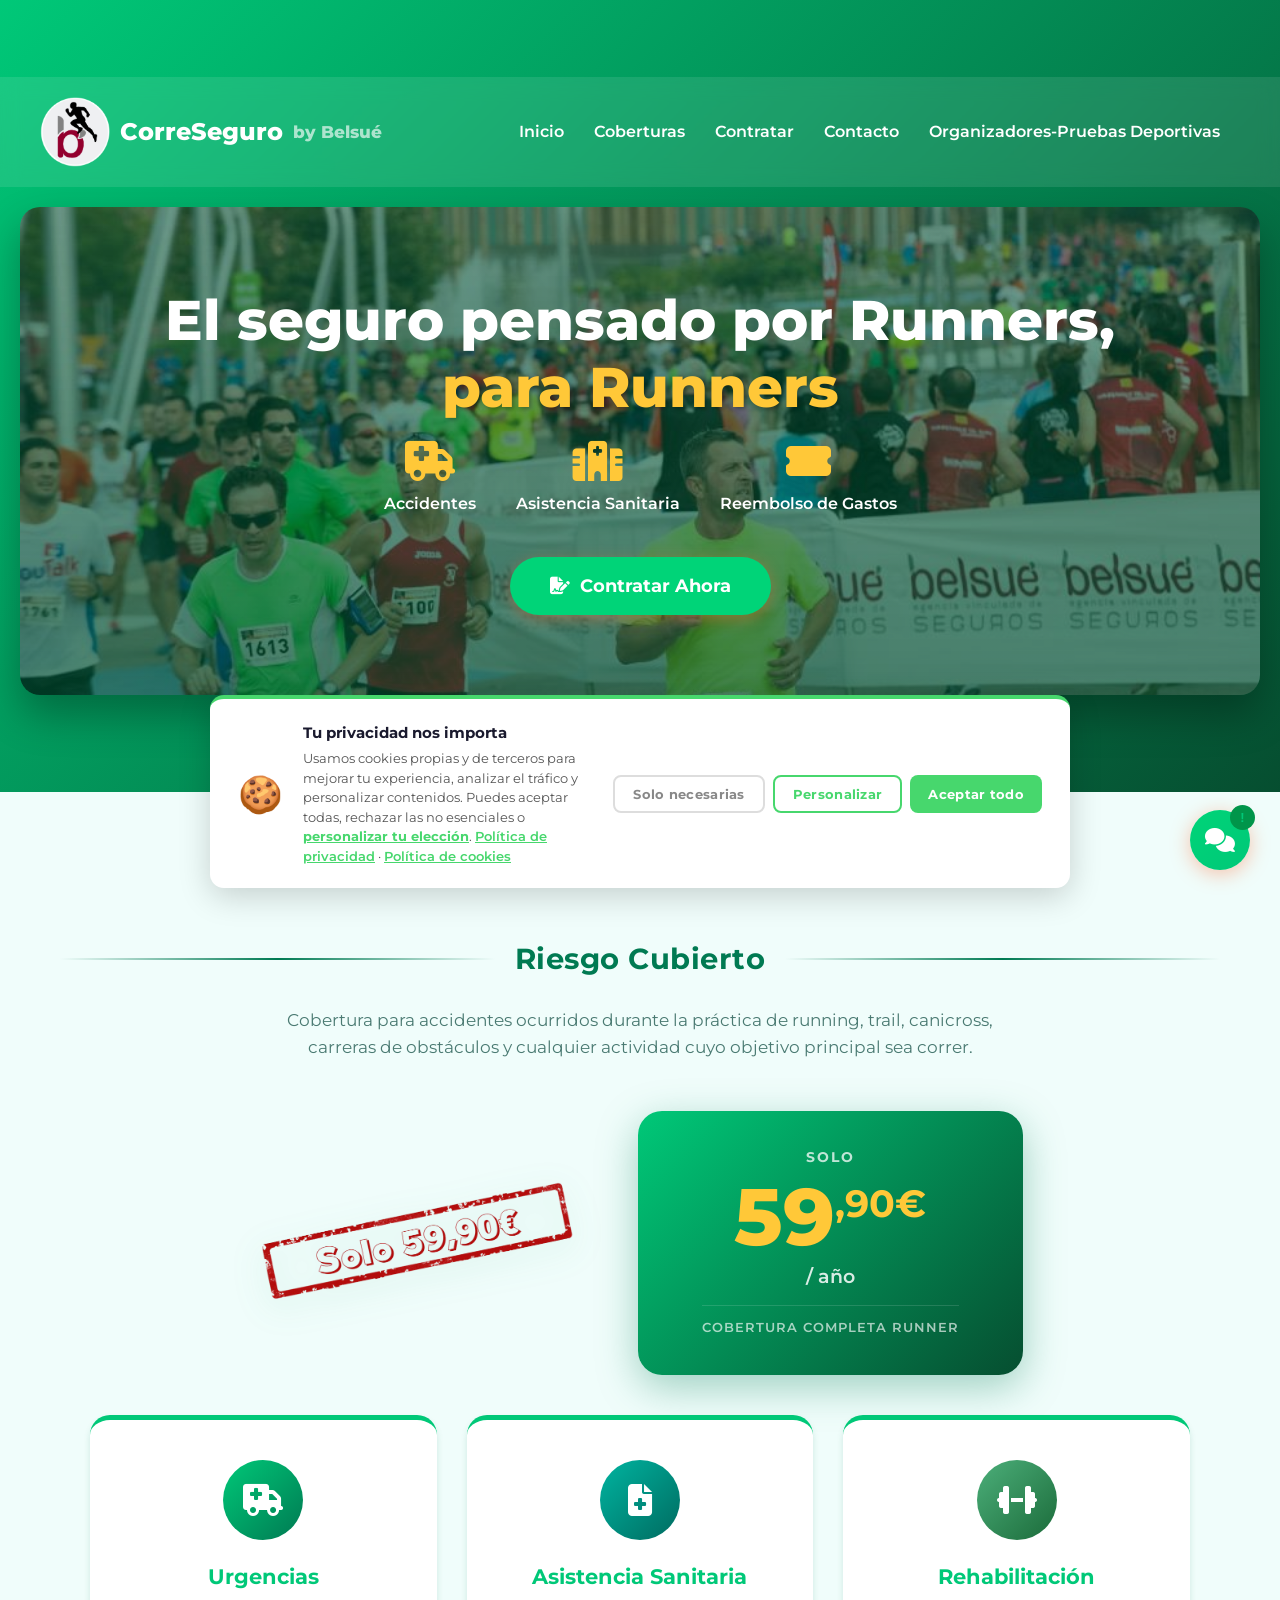
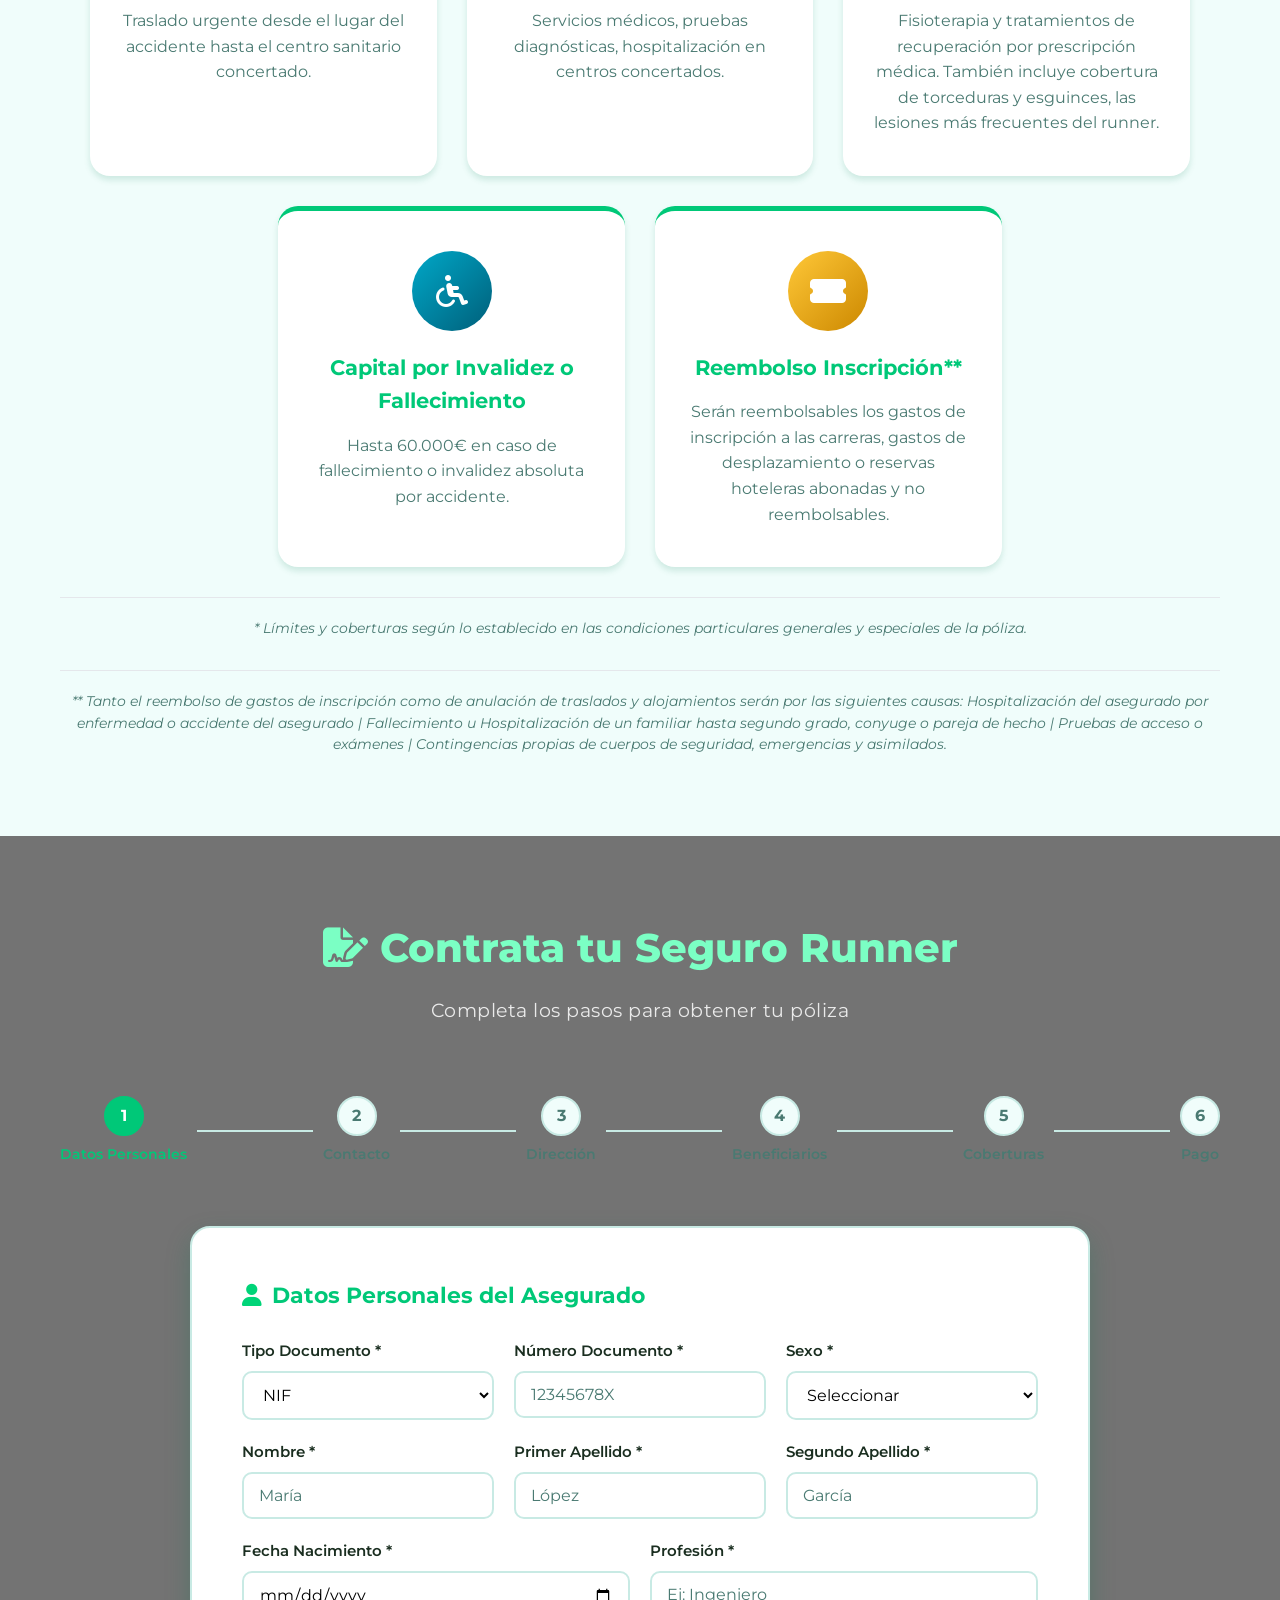
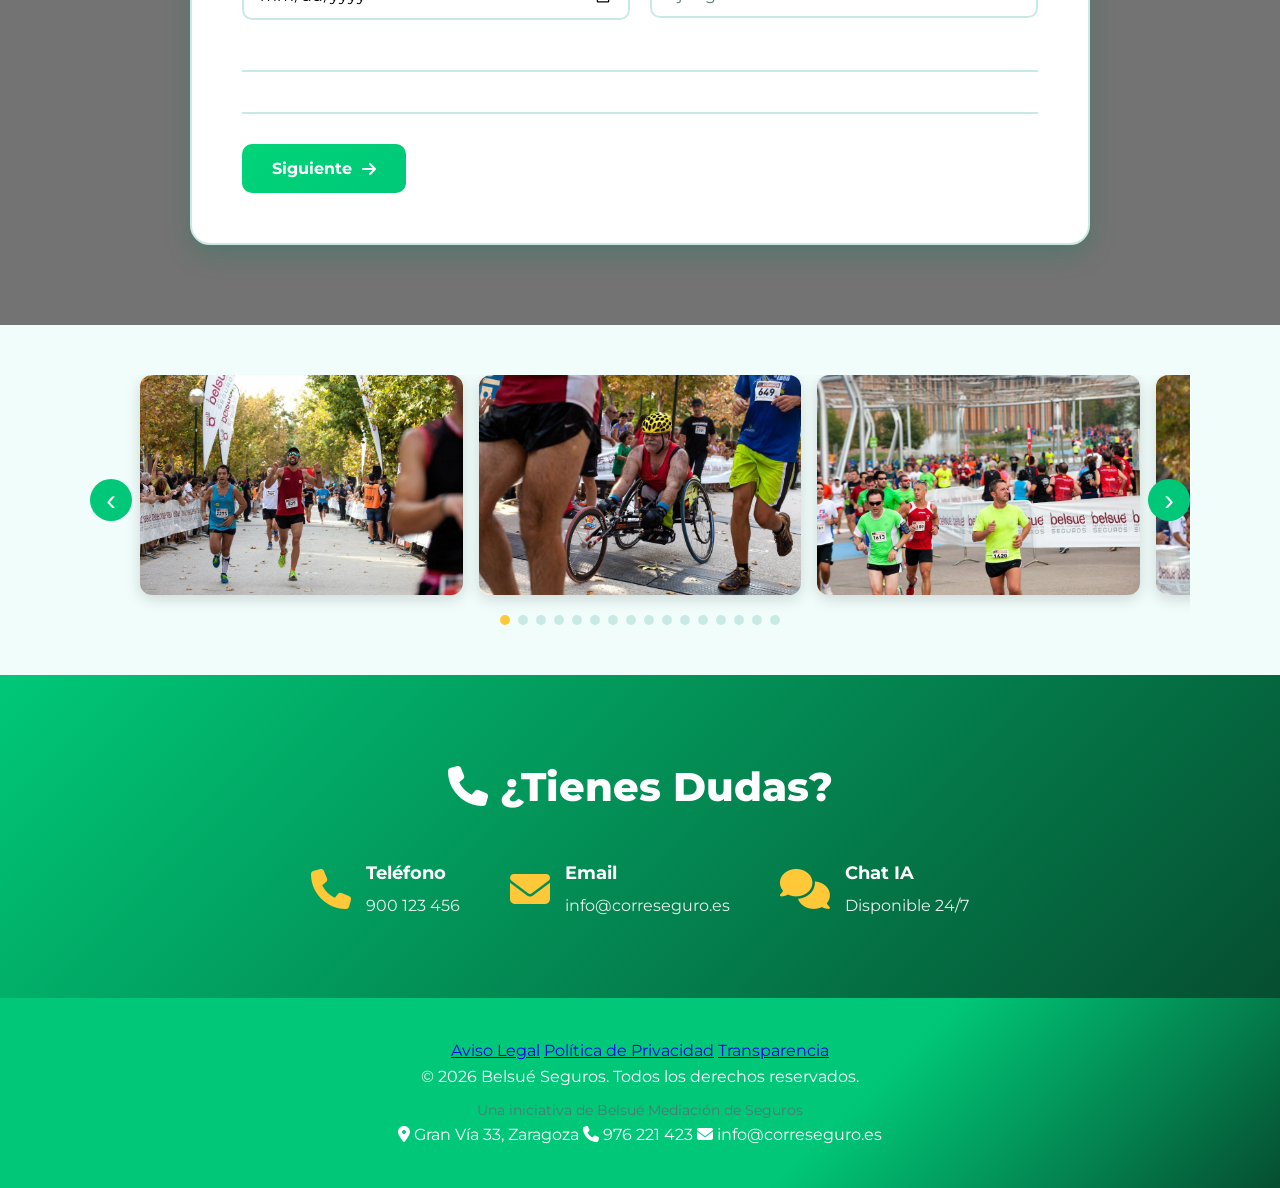
==== commit 96d0d511: "mejora colores de iconos y comparacion de estilos precio Co-Authored-By: Claude Sonnet 4.6 <noreply@" ====
--- a/index.html
+++ b/index.html
@@ -129,6 +129,12 @@
             <!-- Badge de Precio -->
             <div class="precio-badge">
                 <img src="images/PrecioDefinitivo.png" alt="Precio 59,90 €" width="1000" height="1000">
+                <div class="precio-card">
+                    <div class="precio-tag">Solo</div>
+                    <div class="precio-amount">59<span class="precio-cents">,90€</span></div>
+                    <div class="precio-period">/ año</div>
+                    <div class="precio-desc">Cobertura completa runner</div>
+                </div>
             </div>
             <!-- Tarjetas incluidas -->
             <div class="coberturas-grid">
--- a/css/styles.css
+++ b/css/styles.css
@@ -50,9 +50,12 @@
    ======================================== */
 .hero {
     background: linear-gradient(135deg, #00C878 0%, #064E30 100%);
-    min-height: 70vh;
+    min-height: 88vh;
     position: relative;
     overflow: hidden;
+    display: flex;
+    flex-direction: column;
+    justify-content: center;
 }
 
 .hero-overlay {
@@ -263,7 +266,7 @@
 
 .cobertura-card:hover {
     transform: translateY(-10px);
-    box-shadow: 0 15px 40px rgba(138, 12, 60, 0.25);
+    box-shadow: 0 15px 40px rgba(0, 122, 82, 0.25);
 }
 
 .icon-box {
@@ -280,6 +283,23 @@
 .icon-box i {
     font-size: 2rem;
     color: var(--white);
+}
+
+/* Colores individuales por tarjeta */
+.coberturas-grid .cobertura-card:nth-child(1) .icon-box {
+    background: linear-gradient(135deg, #00C878, #007A52);
+}
+.coberturas-grid .cobertura-card:nth-child(2) .icon-box {
+    background: linear-gradient(135deg, #00B4A0, #006B60);
+}
+.coberturas-grid .cobertura-card:nth-child(3) .icon-box {
+    background: linear-gradient(135deg, #4CAF7A, #1B6B3A);
+}
+.coberturas-grid .cobertura-card:nth-child(4) .icon-box {
+    background: linear-gradient(135deg, #00A8C8, #005F7A);
+}
+.coberturas-grid .cobertura-card:nth-child(5) .icon-box {
+    background: linear-gradient(135deg, #FFC838, #CC8800);
 }
 
 .cobertura-card h3 {
@@ -334,7 +354,7 @@
 
 .cobertura-card--principal:hover {
     transform: translateY(-10px);
-    box-shadow: 0 20px 50px rgba(138, 12, 60, 0.45);
+    box-shadow: 0 20px 50px rgba(0, 122, 82, 0.45);
 }
 
 .cobertura-incluye-label {
@@ -389,20 +409,72 @@
     display: flex;
     justify-content: center;
     align-items: center;
+    gap: 60px;
+    flex-wrap: wrap;
     margin: 50px 0 40px 0;
     animation: bounce-in 0.6s ease-out;
 }
 
 .precio-badge img {
-    max-width: 400px;
+    max-width: 320px;
     width: 100%;
     height: auto;
     filter: drop-shadow(0 8px 16px rgba(45, 154, 106, 0.2));
-    transition: transform 0.3s ease;
-}
-
-.precio-badge img:hover {
-    transform: scale(1.08);
+}
+
+.precio-card {
+    background: linear-gradient(135deg, #00C878 0%, #064E30 100%);
+    color: var(--white);
+    border-radius: 24px;
+    padding: 36px 64px;
+    text-align: center;
+    box-shadow: 0 12px 40px rgba(0, 122, 82, 0.35);
+    transition: transform 0.3s ease, box-shadow 0.3s ease;
+}
+
+.precio-card:hover {
+    transform: translateY(-4px) scale(1.02);
+    box-shadow: 0 20px 50px rgba(0, 122, 82, 0.45);
+}
+
+.precio-tag {
+    font-size: 0.85rem;
+    font-weight: 700;
+    letter-spacing: 2px;
+    text-transform: uppercase;
+    opacity: 0.75;
+    margin-bottom: 8px;
+}
+
+.precio-amount {
+    font-size: 5rem;
+    font-weight: 800;
+    line-height: 1;
+    color: #FFC838;
+}
+
+.precio-cents {
+    font-size: 2.4rem;
+    font-weight: 700;
+    vertical-align: super;
+}
+
+.precio-period {
+    font-size: 1.2rem;
+    font-weight: 600;
+    opacity: 0.85;
+    margin-top: 4px;
+}
+
+.precio-desc {
+    font-size: 0.8rem;
+    font-weight: 600;
+    opacity: 0.65;
+    margin-top: 14px;
+    letter-spacing: 1px;
+    text-transform: uppercase;
+    border-top: 1px solid rgba(255, 255, 255, 0.2);
+    padding-top: 12px;
 }
 
 @keyframes bounce-in {
@@ -619,7 +691,7 @@
 
 .contacto-item i {
     font-size: 2.5rem;
-    color: var(--accent-gold);
+    color: #FFC838;
 }
 
 .contacto-item h4 {
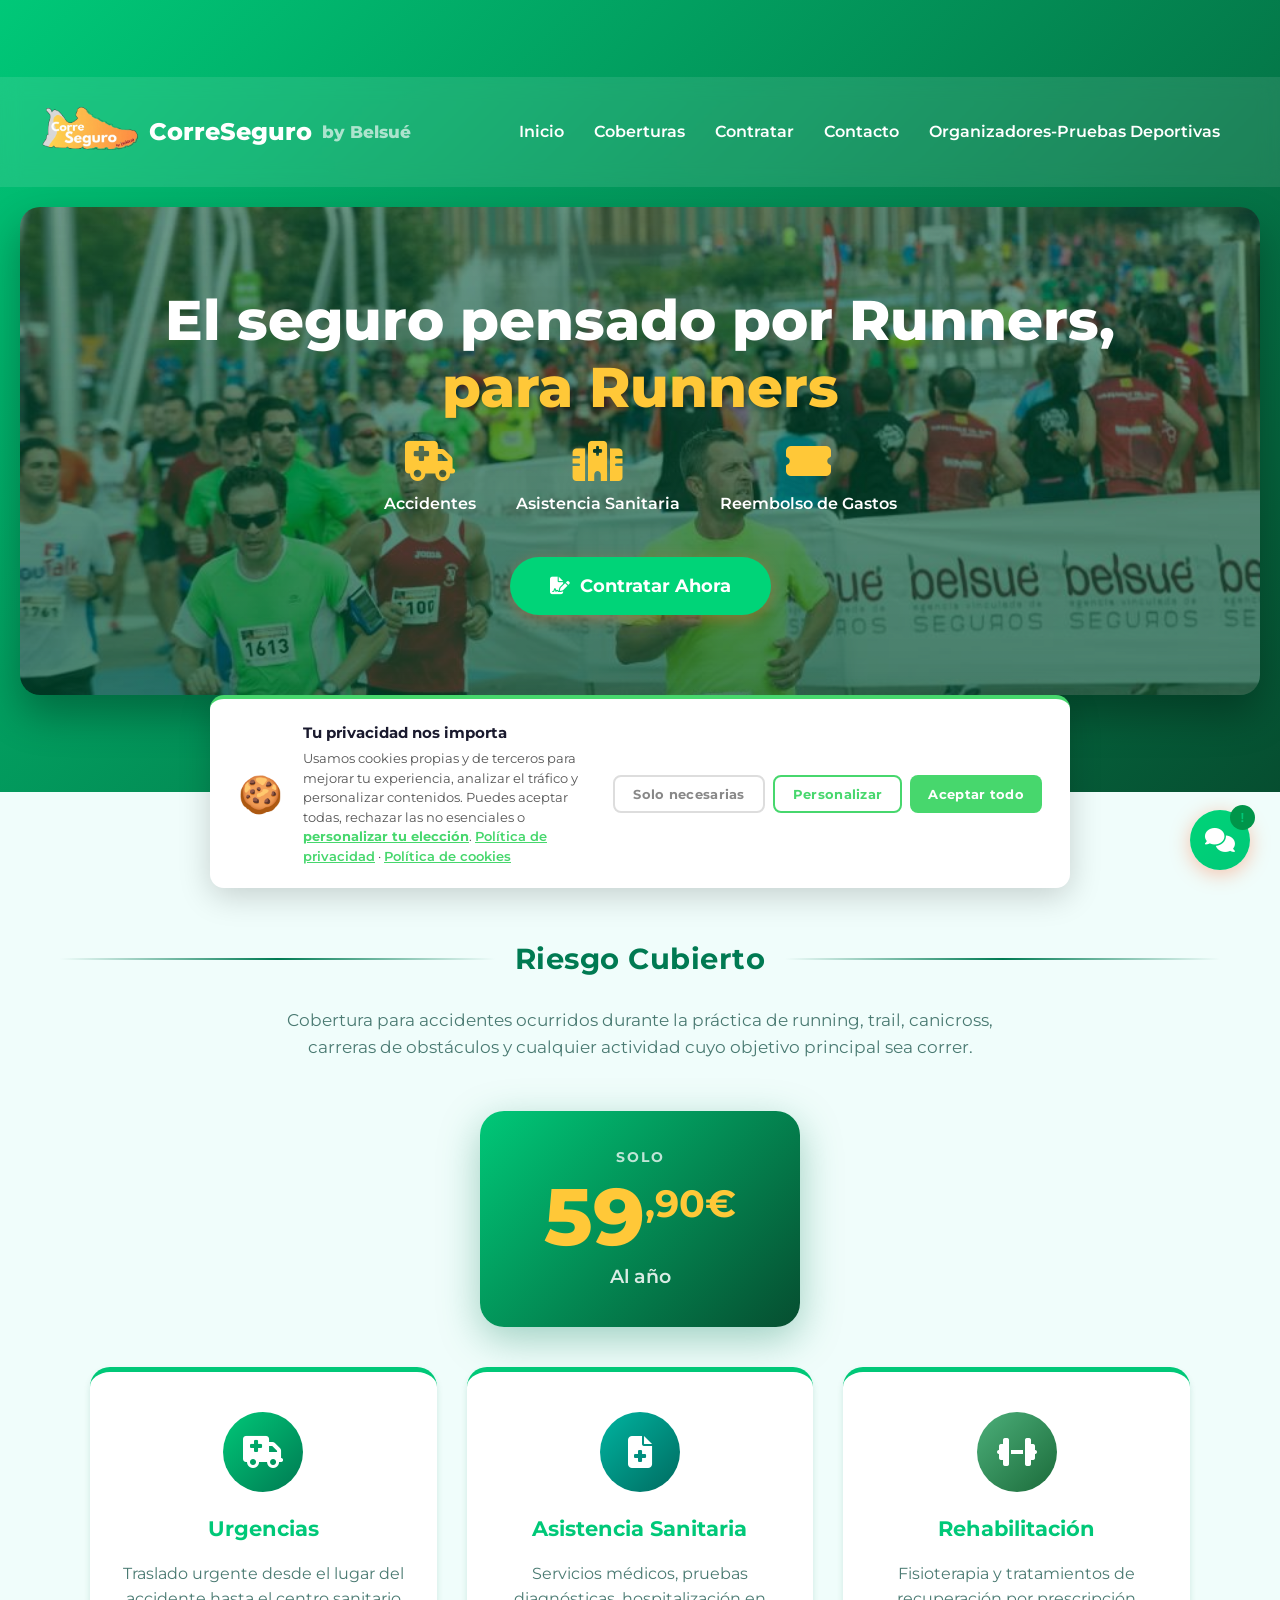
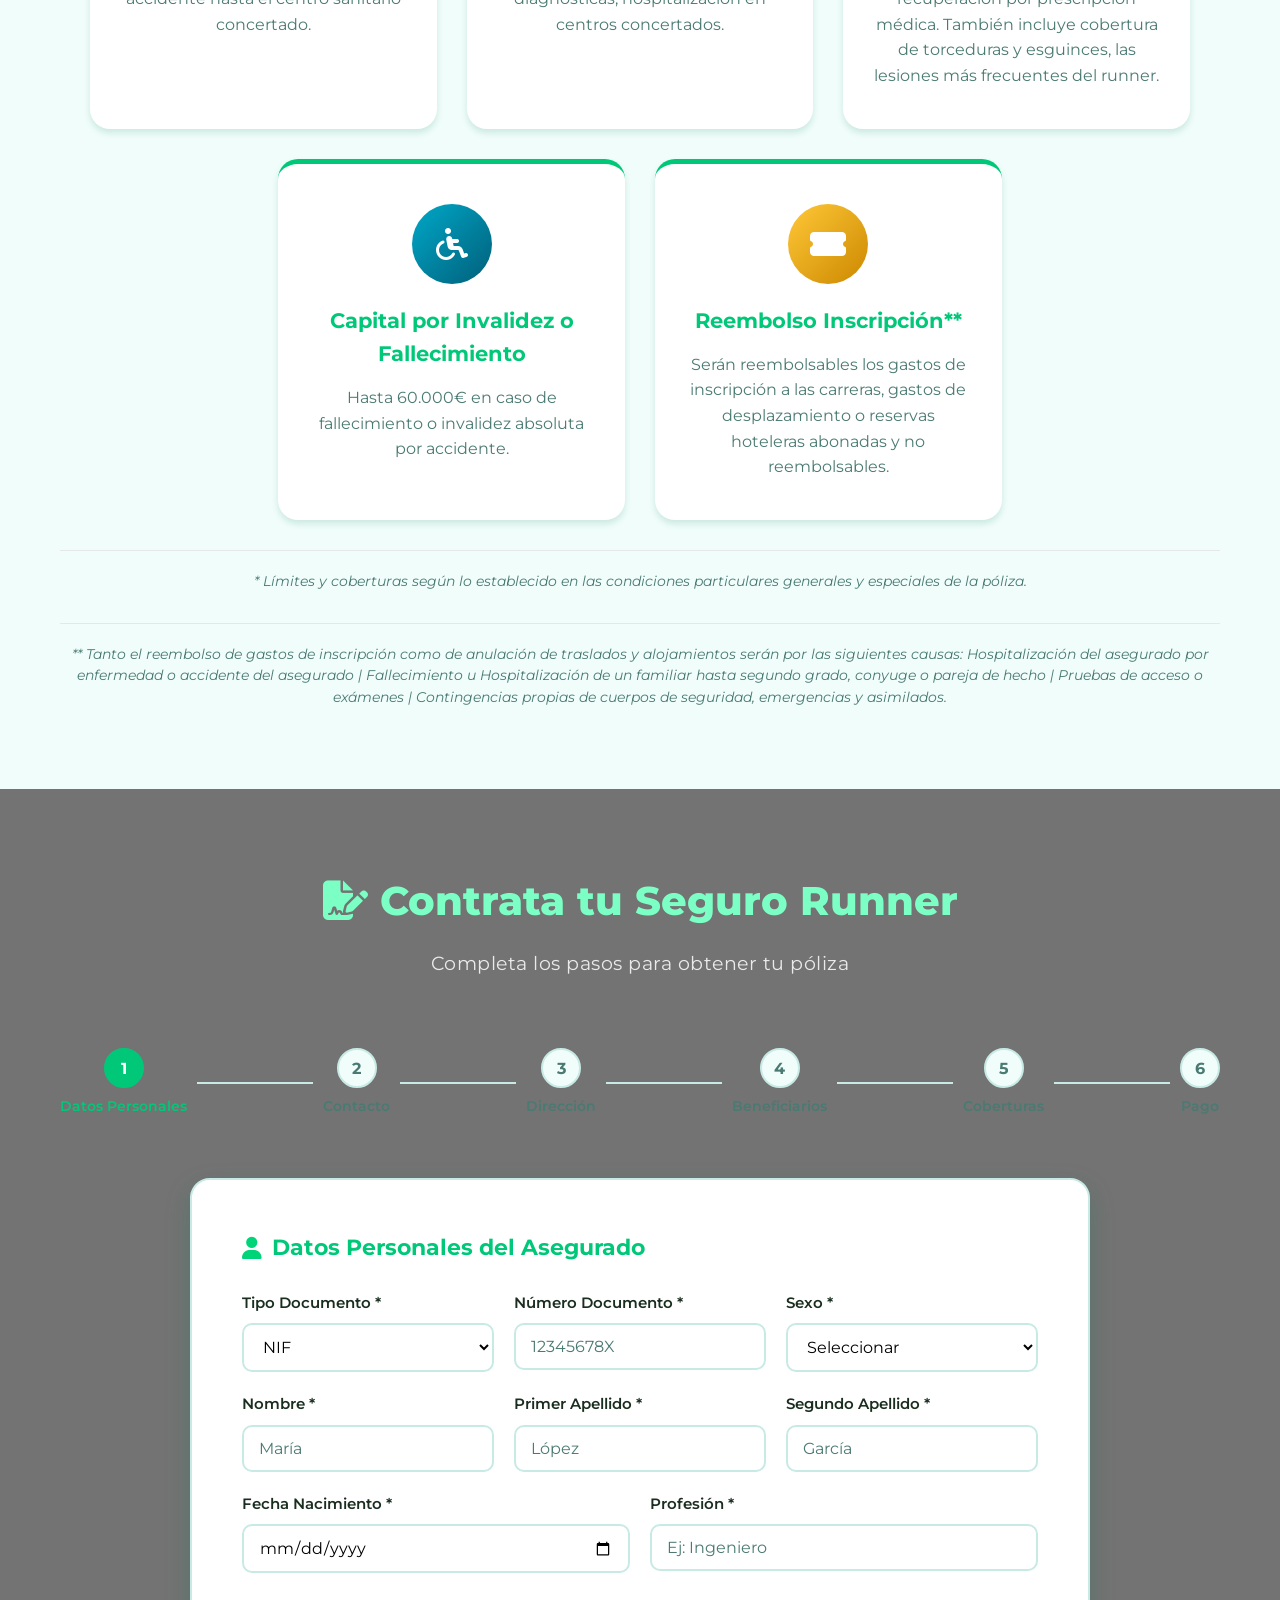
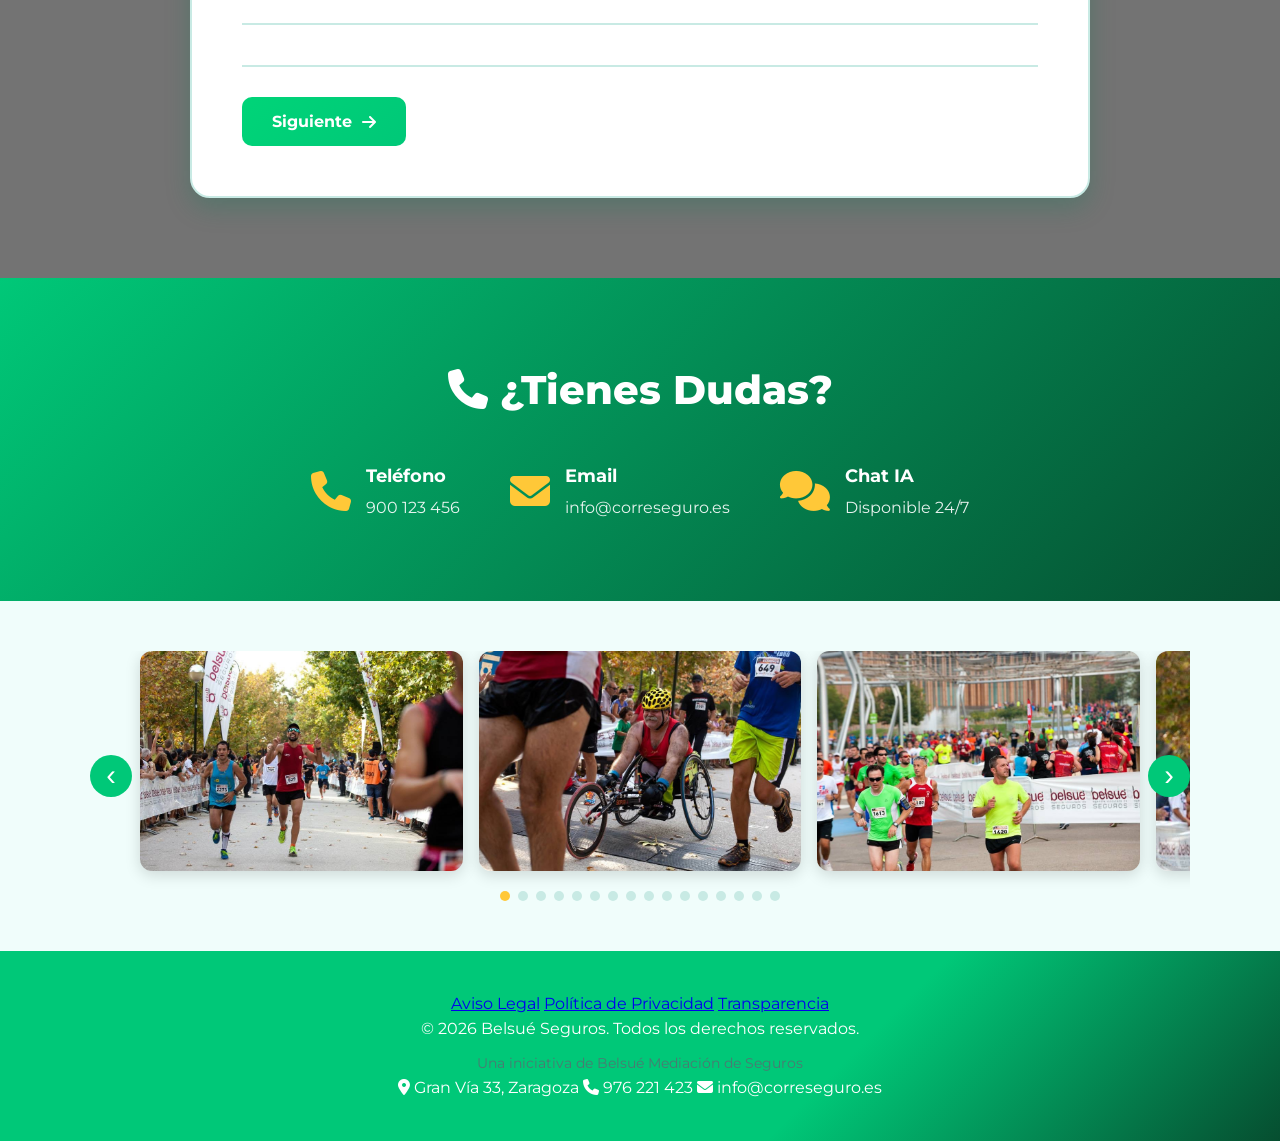
==== commit 60b1a85d: "actualizacion fin del lunes" ====
--- a/index.html
+++ b/index.html
@@ -21,7 +21,7 @@
 <!-- End Google Tag Manager -->
     <meta charset="UTF-8">
     <meta name="viewport" content="width=device-width, initial-scale=1.0">
-    <link rel="icon" type="image/png" href="images/logo1.png">
+    <link rel="icon" type="image/png" href="images/zapa1.png">
     <title>CorreSeguro - Seguro para Runners</title>
     <meta name="description" content="Seguro deportivo especializado para runners por 59,90€/año. Coberturas de accidentes, asistencia sanitaria 24h, invalidez y reembolso de inscripciones. Belsué Seguros + SURNE.">
     <link rel="stylesheet" href="css/styles.css">
@@ -77,7 +77,7 @@
             <div class="container nav-container">
                 <div class="logo">
                     <!-- El logo se carga en el components.js  -->
-                    <img src="images/logo-correseguros-zap.png" alt="CorreSeguro" style="height: 70px; width: auto; margin-left: -20px;">
+                    <img src="images/zapa1.png" alt="CorreSeguro" style="height: 70px; width: auto; margin-left: -20px;">
                     <!-- Badge influencer: visible solo cuando ?influencer=nombre está activo -->
                     <div id="influencer-badge"></div>
                     <span>CorreSeguro</span>
@@ -128,12 +128,12 @@
             <p class="riesgo-descripcion">Cobertura para accidentes ocurridos durante la práctica de running, trail, canicross, carreras de obstáculos y cualquier actividad cuyo objetivo principal sea correr.</p>
             <!-- Badge de Precio -->
             <div class="precio-badge">
-                <img src="images/PrecioDefinitivo.png" alt="Precio 59,90 €" width="1000" height="1000">
+                <!-- <img src="images/PrecioDefinitivo.png" alt="Precio 59,90 €" width="1000" height="1000"> -->
                 <div class="precio-card">
                     <div class="precio-tag">Solo</div>
                     <div class="precio-amount">59<span class="precio-cents">,90€</span></div>
-                    <div class="precio-period">/ año</div>
-                    <div class="precio-desc">Cobertura completa runner</div>
+                    <div class="precio-period">Al año</div>
+                   
                 </div>
             </div>
             <!-- Tarjetas incluidas -->
@@ -598,6 +598,27 @@
     </section>
 
 
+    <!-- CONTACTO -->
+    <section id="contacto" class="contacto">
+        <div class="container">
+            <h2 class="section-title"><i class="fas fa-phone"></i> ¿Tienes Dudas?</h2>
+            <div class="contacto-info">
+                <div class="contacto-item">
+                    <i class="fas fa-phone"></i>
+                    <div><h4>Teléfono</h4><p>900 123 456</p></div>
+                </div>
+                <div class="contacto-item">
+                    <i class="fas fa-envelope"></i>
+                    <div><h4>Email</h4><p>info@correseguro.es</p></div>
+                </div>
+                <div class="contacto-item">
+                    <i class="fas fa-comments"></i>
+                    <div><h4>Chat IA</h4><p>Disponible 24/7</p></div>
+                </div>
+            </div>
+        </div>
+    </section>
+
     <!-- CARRUSEL DE FOTOS -->
     <section class="carrusel-section">
         <div class="carrusel">
@@ -624,27 +645,6 @@
             <div class="carrusel-dots"></div>
         </div>
     </section>
-    
-    <!-- CONTACTO -->
-    <section id="contacto" class="contacto">
-        <div class="container">
-            <h2 class="section-title"><i class="fas fa-phone"></i> ¿Tienes Dudas?</h2>
-            <div class="contacto-info">
-                <div class="contacto-item">
-                    <i class="fas fa-phone"></i>
-                    <div><h4>Teléfono</h4><p>900 123 456</p></div>
-                </div>
-                <div class="contacto-item">
-                    <i class="fas fa-envelope"></i>
-                    <div><h4>Email</h4><p>info@correseguro.es</p></div>
-                </div>
-                <div class="contacto-item">
-                    <i class="fas fa-comments"></i>
-                    <div><h4>Chat IA</h4><p>Disponible 24/7</p></div>
-                </div>
-            </div>
-        </div>
-    </section>
 
     <!-- FOOTER -->
 <footer class="footer">
@@ -718,11 +718,11 @@
     </div>
 
     <!-- SCRIPTS -->
-    <script src="js/influencer.js"></script>
     <script src="js/codigos-postales.js"></script>
     <script src="js/formulario.js"></script>
     <script src="js/chatbot.js"></script>
     <script src="js/components.js"></script>
+    <script src="js/influencer.js"></script>
     <script>
         (function () {
             const track = document.querySelector('.carrusel-track');
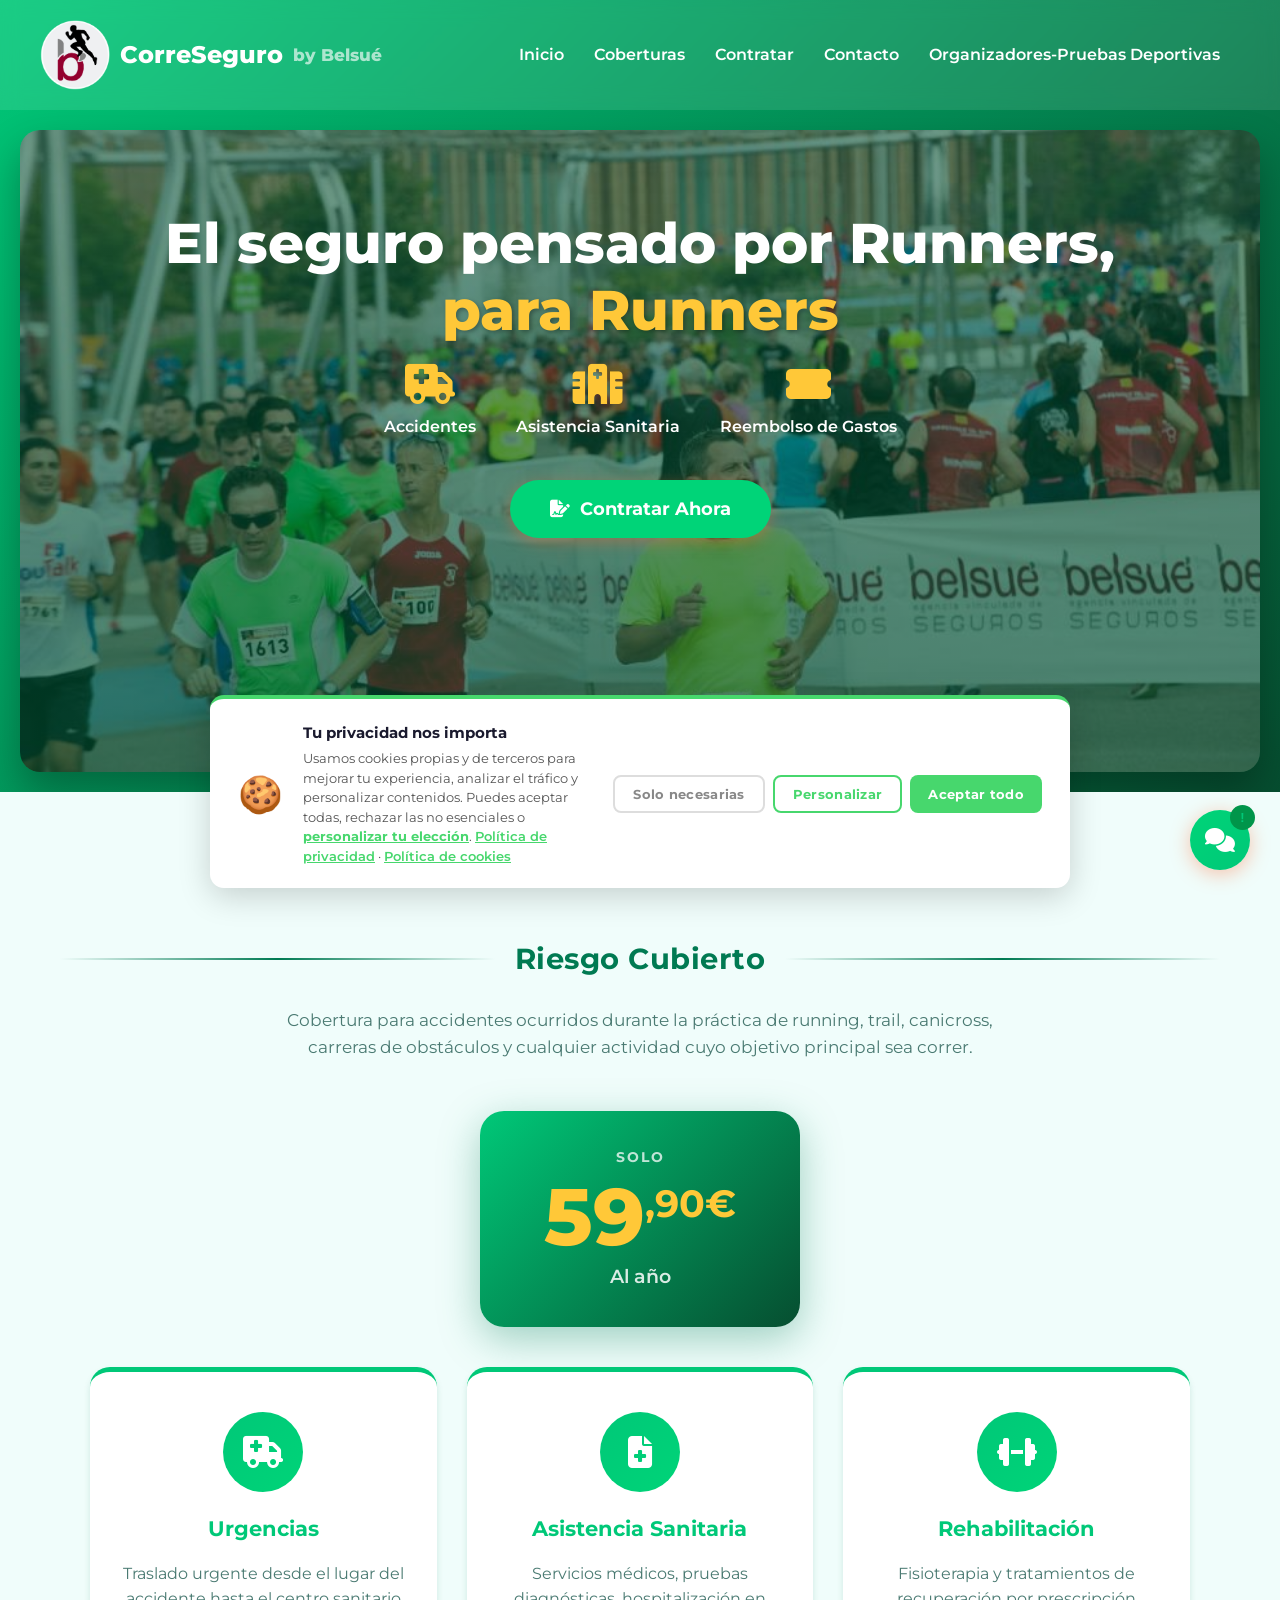
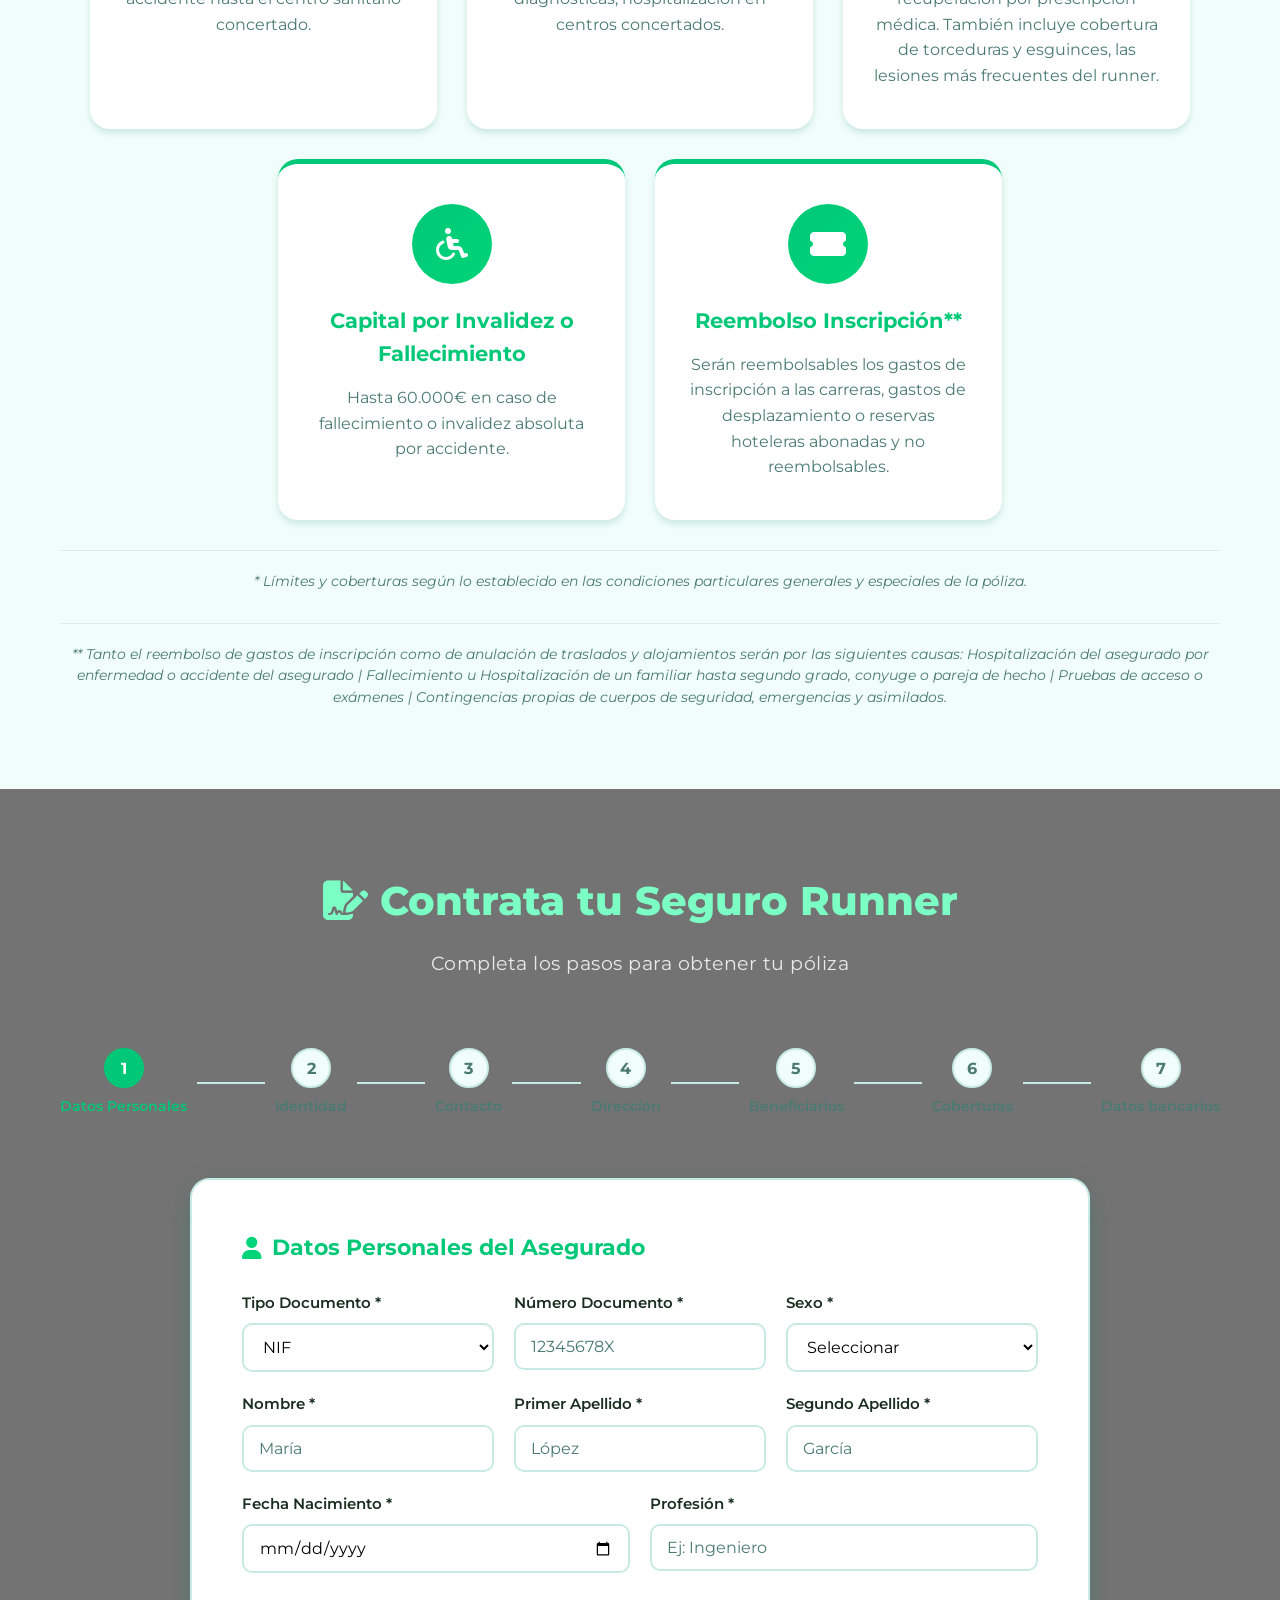
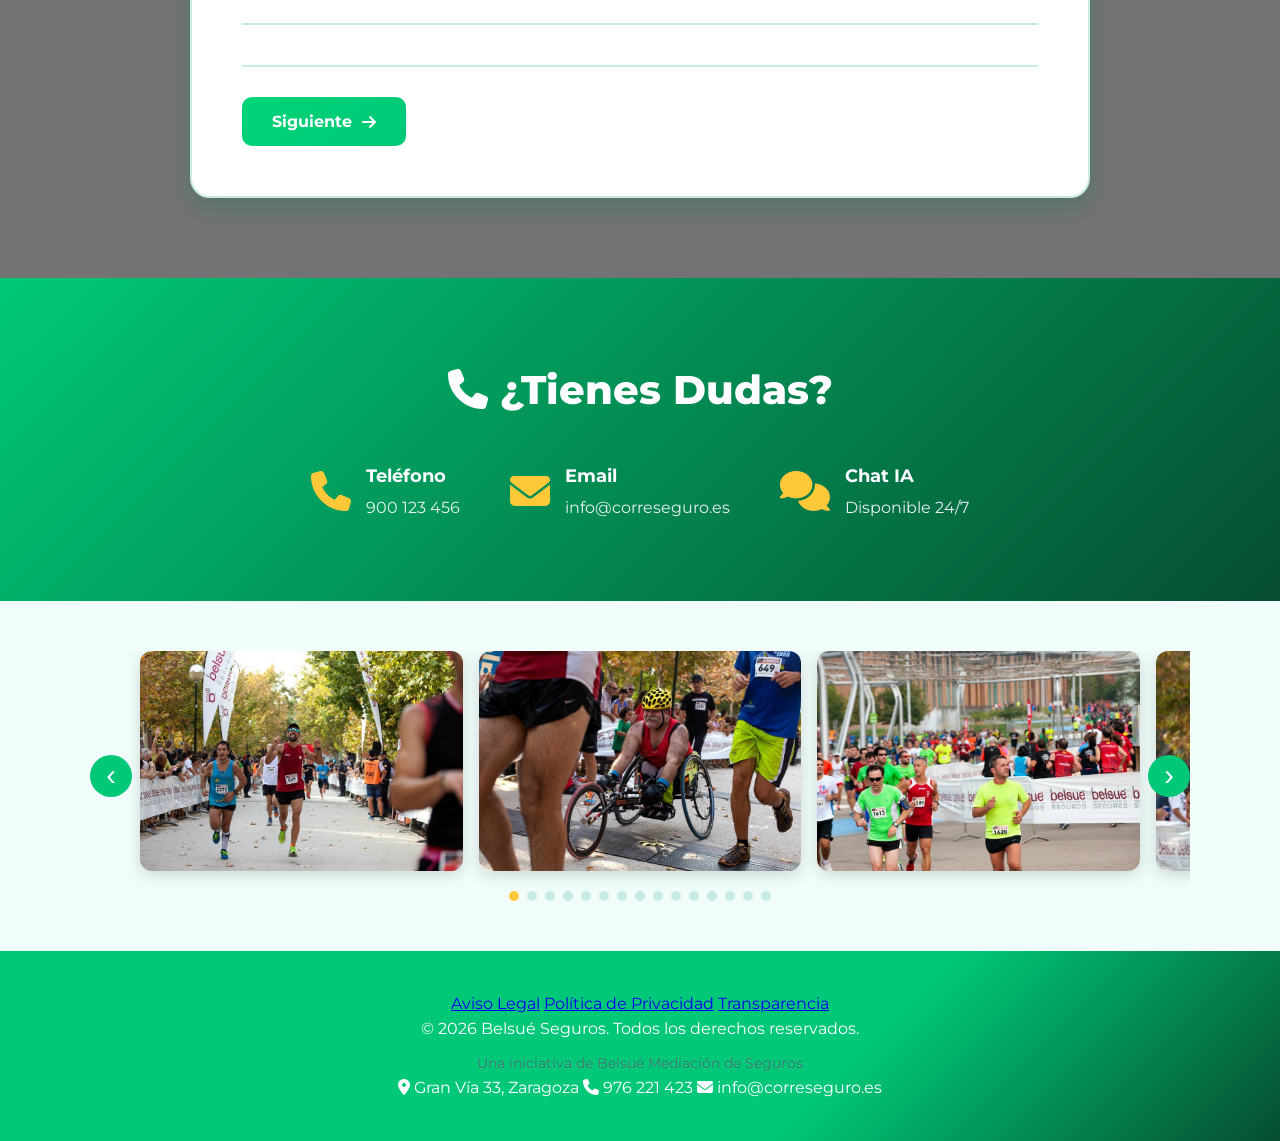
==== commit 0af42938: "Actualización de estilos, formulario y componentes Co-Authored-By: Claude Sonnet 4.6 <noreply@anthro" ====
--- a/index.html
+++ b/index.html
@@ -83,7 +83,10 @@
                     <span>CorreSeguro</span>
                     <span style="font-size: 0.7em; opacity: 0.8;"><a href="https://www.belsue.es/" class="enlaceWeb" target="_blank" rel="noopener noreferrer">by Belsué</a></span>
                 </div>
-                <ul class="nav-menu">
+                <button class="hamburger" id="hamburger" aria-label="Abrir menú" aria-expanded="false">
+                    <span></span><span></span><span></span>
+                </button>
+                <ul class="nav-menu" id="nav-menu">
                     <li><a href="#inicio">Inicio</a></li>
                     <li><a href="#coberturas">Coberturas</a></li>
                     <li><a href="#formulario">Contratar</a></li>
@@ -189,27 +192,32 @@
                     <div class="progress-line"></div>
                     <div class="progress-step" data-step="2">
                         <div class="step-number">2</div>
-                        <div class="step-label">Contacto</div>
+                        <div class="step-label">Identidad</div>
                     </div>
                     <div class="progress-line"></div>
                     <div class="progress-step" data-step="3">
                         <div class="step-number">3</div>
-                        <div class="step-label">Dirección</div>
+                        <div class="step-label">Contacto</div>
                     </div>
                     <div class="progress-line"></div>
                     <div class="progress-step" data-step="4">
                         <div class="step-number">4</div>
-                        <div class="step-label">Beneficiarios</div>
+                        <div class="step-label">Dirección</div>
                     </div>
                     <div class="progress-line"></div>
                     <div class="progress-step" data-step="5">
                         <div class="step-number">5</div>
-                        <div class="step-label">Coberturas</div>
+                        <div class="step-label">Beneficiarios</div>
                     </div>
                     <div class="progress-line"></div>
                     <div class="progress-step" data-step="6">
                         <div class="step-number">6</div>
-                        <div class="step-label">Pago</div>
+                        <div class="step-label">Coberturas</div>
+                    </div>
+                    <div class="progress-line"></div>
+                    <div class="progress-step" data-step="7">
+                        <div class="step-number">7</div>
+                        <div class="step-label">Datos bancarios</div>
                     </div>
                 </div>
             </div>
@@ -274,8 +282,46 @@
                     </div>
                 </div>
 
-                <!-- PASO 2: DATOS DE CONTACTO -->
+                <!-- PASO 2: VERIFICACIÓN DE IDENTIDAD -->
                 <div class="form-step" data-step="2" style="display: none;">
+                    <div class="form-section">
+                        <h3><i class="fas fa-id-card"></i> Verificación de Identidad</h3>
+                        <p class="doc-intro">Para completar la contratación necesitamos una copia de tu documento de identidad (NIF, NIE o Pasaporte). Formatos admitidos: <strong>JPG, PNG o PDF</strong>. Máximo 5 MB por archivo.</p>
+
+                        <!-- Upload DNI anverso -->
+                        <div class="upload-area" id="upload-area-front">
+                            <input type="file" id="dni_front" name="dni_front" accept=".jpg,.jpeg,.png,.pdf" class="upload-input">
+                            <label for="dni_front" class="upload-label">
+                                <i class="fas fa-cloud-upload-alt"></i>
+                                <span class="upload-title">Anverso del documento *</span>
+                                <span class="upload-hint">Arrastra el archivo aquí o haz clic para seleccionar</span>
+                                <span class="upload-filename" id="filename-front">Ningún archivo seleccionado</span>
+                            </label>
+                        </div>
+
+                        <!-- Upload DNI reverso -->
+                        <div class="upload-area" id="upload-area-back">
+                            <input type="file" id="dni_back" name="dni_back" accept=".jpg,.jpeg,.png,.pdf" class="upload-input">
+                            <label for="dni_back" class="upload-label">
+                                <i class="fas fa-cloud-upload-alt"></i>
+                                <span class="upload-title">Reverso del documento</span>
+                                <span class="upload-hint">Arrastra el archivo aquí o haz clic para seleccionar</span>
+                                <span class="upload-filename" id="filename-back">Ningún archivo seleccionado (opcional para Pasaporte)</span>
+                            </label>
+                        </div>
+                    </div>
+                    <div class="form-navigation">
+                        <button type="button" class="btn-prev" onclick="prevStep(2)">
+                            <i class="fas fa-arrow-left"></i> Anterior
+                        </button>
+                        <button type="button" class="btn-next" onclick="nextStep(2)">
+                            Siguiente <i class="fas fa-arrow-right"></i>
+                        </button>
+                    </div>
+                </div>
+
+                <!-- PASO 3: DATOS DE CONTACTO -->
+                <div class="form-step" data-step="3" style="display: none;">
                     <div class="form-section">
                         <h3><i class="fas fa-envelope"></i> Datos de Contacto</h3>
                         <div class="form-row">
@@ -290,17 +336,17 @@
                         </div>
                     </div>
                     <div class="form-navigation">
-                        <button type="button" class="btn-prev" onclick="prevStep(2)">
+                        <button type="button" class="btn-prev" onclick="prevStep(3)">
                             <i class="fas fa-arrow-left"></i> Anterior
                         </button>
-                        <button type="button" class="btn-next" onclick="nextStep(2)">
+                        <button type="button" class="btn-next" onclick="nextStep(3)">
                             Siguiente <i class="fas fa-arrow-right"></i>
                         </button>
                     </div>
                 </div>
 
-                <!-- PASO 3: DIRECCIÓN -->
-                <div class="form-step" data-step="3" style="display: none;">
+                <!-- PASO 4 (antes 3): DIRECCIÓN -->
+                <div class="form-step" data-step="4" style="display: none;">
                     <div class="form-section">
                         <h3><i class="fas fa-map-marker-alt"></i> Dirección</h3>
                         <div class="form-row">
@@ -396,17 +442,17 @@
                         </div>
                     </div>
                     <div class="form-navigation">
-                        <button type="button" class="btn-prev" onclick="prevStep(3)">
+                        <button type="button" class="btn-prev" onclick="prevStep(4)">
                             <i class="fas fa-arrow-left"></i> Anterior
                         </button>
-                        <button type="button" class="btn-next" onclick="nextStep(3)">
+                        <button type="button" class="btn-next" onclick="nextStep(4)">
                             Siguiente <i class="fas fa-arrow-right"></i>
                         </button>
                     </div>
                 </div>
 
-                <!-- PASO 4: BENEFICIARIOS (ANTES ERA 5) -->
-                <div class="form-step" data-step="4" style="display: none;">
+                <!-- PASO 5 (antes 4): BENEFICIARIOS -->
+                <div class="form-step" data-step="5" style="display: none;">
                     <div class="form-section">
                         <h3><i class="fas fa-users"></i> Beneficiarios</h3>
                         
@@ -450,17 +496,17 @@
                     </div>
                     
                     <div class="form-navigation">
-                        <button type="button" class="btn-prev" onclick="prevStep(4)">
+                        <button type="button" class="btn-prev" onclick="prevStep(5)">
                             <i class="fas fa-arrow-left"></i> Anterior
                         </button>
-                        <button type="button" class="btn-next" onclick="nextStep(4)">
+                        <button type="button" class="btn-next" onclick="nextStep(5)">
                             Siguiente <i class="fas fa-arrow-right"></i>
                         </button>
                     </div>
                 </div>
 
-                <!-- PASO 5: COBERTURAS + PRECIO DESTACADO (ANTES ERA 4) -->
-                <div class="form-step" data-step="5" style="display: none;">
+                <!-- PASO 6 (antes 5): COBERTURAS -->
+                <div class="form-step" data-step="6" style="display: none;">
                     <div class="form-section">
                         <h3><i class="fas fa-shield-alt"></i> Coberturas Incluidas</h3>
                         
@@ -508,20 +554,20 @@
                     </div>
                     
                     <div class="form-navigation">
-                        <button type="button" class="btn-prev" onclick="prevStep(5)">
+                        <button type="button" class="btn-prev" onclick="prevStep(6)">
                             <i class="fas fa-arrow-left"></i> Anterior
                         </button>
-                        <button type="button" class="btn-next" onclick="nextStep(5)">
+                        <button type="button" class="btn-next" onclick="nextStep(6)">
                             Siguiente <i class="fas fa-arrow-right"></i>
                         </button>
                     </div>
                 </div>
 
-                <!-- PASO 6: FORMA DE PAGO -->
-                <div class="form-step" data-step="6" style="display: none;">
+                <!-- PASO 7: DATOS BANCARIOS -->
+                <div class="form-step" data-step="7" style="display: none;">
                     <div class="form-section">
-                        <h3><i class="fas fa-credit-card"></i> Forma de Pago</h3>
-                        
+                        <h3><i class="fas fa-university"></i> Datos Bancarios</h3>
+
                         <div class="form-row">
                             <div class="form-group">
                                 <label for="frecuencia_pago">Frecuencia de Pago *</label>
@@ -582,9 +628,23 @@
                             </div>
                         </div>
                     </div>
-                    
+
+                    <!-- CAPTCHA -->
+                    <div class="form-section captcha-section">
+                        <h3><i class="fas fa-robot"></i> Verificación anti-bots</h3>
+                        <div class="captcha-box">
+                            <span class="captcha-question" id="captcha-question"></span>
+                            <span class="captcha-equals">=</span>
+                            <input type="number" id="captcha-answer" placeholder="Tu respuesta" class="captcha-input" autocomplete="off">
+                            <button type="button" class="captcha-refresh" onclick="generarCaptcha()" title="Nueva pregunta">
+                                <i class="fas fa-sync-alt"></i>
+                            </button>
+                        </div>
+                        <p class="captcha-hint">Resuelve la operación para demostrar que no eres un robot.</p>
+                    </div>
+
                     <div class="form-navigation">
-                        <button type="button" class="btn-prev" onclick="prevStep(6)">
+                        <button type="button" class="btn-prev" onclick="prevStep(7)">
                             <i class="fas fa-arrow-left"></i> Anterior
                         </button>
                         <button type="submit" class="btn-submit">
@@ -630,7 +690,6 @@
                 <img src="images/carrera6.JPG" alt="Carrera runners">
                 <img src="images/carrera7.JPG" alt="Carrera runners">
                 <img src="images/carrera8.JPG" alt="Carrera runners">
-                <img src="images/image00009.jpeg" alt="Carrera runners">
                 <img src="images/image00032.jpeg" alt="Carrera runners">
                 <img src="images/image00033.jpeg" alt="Carrera runners">
                 <img src="images/image00034.jpeg" alt="Carrera runners">
@@ -723,6 +782,30 @@
     <script src="js/chatbot.js"></script>
     <script src="js/components.js"></script>
     <script src="js/influencer.js"></script>
+    <script>
+        // Menú hamburguesa móvil
+        (function () {
+            const btn = document.getElementById('hamburger');
+            const menu = document.getElementById('nav-menu');
+            if (!btn || !menu) return;
+
+            btn.addEventListener('click', function () {
+                const isOpen = menu.classList.toggle('open');
+                btn.classList.toggle('open', isOpen);
+                btn.setAttribute('aria-expanded', isOpen);
+            });
+
+            // Cerrar al hacer clic en un enlace
+            menu.querySelectorAll('a').forEach(function (link) {
+                link.addEventListener('click', function () {
+                    menu.classList.remove('open');
+                    btn.classList.remove('open');
+                    btn.setAttribute('aria-expanded', 'false');
+                });
+            });
+        })();
+    </script>
+
     <script>
         (function () {
             const track = document.querySelector('.carrusel-track');
--- a/css/styles.css
+++ b/css/styles.css
@@ -55,7 +55,7 @@
     overflow: hidden;
     display: flex;
     flex-direction: column;
-    justify-content: center;
+    justify-content: flex-start;
 }
 
 .hero-overlay {
@@ -113,12 +113,46 @@
     color: var(--accent-gold);
 }
 
+/* Botón hamburguesa */
+.hamburger {
+    display: none;
+    flex-direction: column;
+    justify-content: center;
+    gap: 5px;
+    background: none;
+    border: none;
+    cursor: pointer;
+    padding: 6px;
+    z-index: 20;
+}
+
+.hamburger span {
+    display: block;
+    width: 26px;
+    height: 3px;
+    background: var(--white);
+    border-radius: 3px;
+    transition: all 0.3s ease;
+}
+
+/* Animación a X cuando está abierto */
+.hamburger.open span:nth-child(1) {
+    transform: translateY(8px) rotate(45deg);
+}
+.hamburger.open span:nth-child(2) {
+    opacity: 0;
+}
+.hamburger.open span:nth-child(3) {
+    transform: translateY(-8px) rotate(-45deg);
+}
+
 .hero-content {
     position: relative;
     z-index: 5;
     text-align: center;
     padding: 80px 20px;
     color: var(--white);
+    flex: 1;
 
     background: linear-gradient(rgba(0, 78, 48, 0.55), rgba(0, 78, 48, 0.70)),
                 url('../images/carrera4.JPG') center/cover no-repeat;
@@ -285,22 +319,6 @@
     color: var(--white);
 }
 
-/* Colores individuales por tarjeta */
-.coberturas-grid .cobertura-card:nth-child(1) .icon-box {
-    background: linear-gradient(135deg, #00C878, #007A52);
-}
-.coberturas-grid .cobertura-card:nth-child(2) .icon-box {
-    background: linear-gradient(135deg, #00B4A0, #006B60);
-}
-.coberturas-grid .cobertura-card:nth-child(3) .icon-box {
-    background: linear-gradient(135deg, #4CAF7A, #1B6B3A);
-}
-.coberturas-grid .cobertura-card:nth-child(4) .icon-box {
-    background: linear-gradient(135deg, #00A8C8, #005F7A);
-}
-.coberturas-grid .cobertura-card:nth-child(5) .icon-box {
-    background: linear-gradient(135deg, #FFC838, #CC8800);
-}
 
 .cobertura-card h3 {
     font-size: 1.3rem;
@@ -873,8 +891,41 @@
         font-size: 2.5rem;
     }
 
+    .hamburger {
+        display: flex;
+    }
+
     .nav-menu {
         display: none;
+        flex-direction: column;
+        gap: 0;
+        position: absolute;
+        top: 100%;
+        left: 0;
+        right: 0;
+        background: rgba(6, 78, 48, 0.97);
+        backdrop-filter: blur(10px);
+        padding: 10px 0 20px;
+        z-index: 15;
+        list-style: none;
+    }
+
+    .nav-menu.open {
+        display: flex;
+    }
+
+    .nav-menu li {
+        border-bottom: 1px solid rgba(255,255,255,0.1);
+    }
+
+    .nav-menu li:last-child {
+        border-bottom: none;
+    }
+
+    .nav-menu a {
+        display: block;
+        padding: 14px 24px;
+        font-size: 1rem;
     }
 
     .hero-features {
@@ -1448,7 +1499,7 @@
 .precio-destacado {
     font-size: 5rem !important;           /* ← ENORME */
     font-weight: 900 !important;          /* ← EXTRA BOLD */
-    color: var(--accent-gold) !important; /* ← DORADO BRILLANTE */
+    color: var(--white) !important; /* ← BLANCO */
     text-shadow: 0 4px 15px rgba(0, 0, 0, 0.5) !important;
     z-index: 2 !important;
     letter-spacing: 3px !important;
@@ -1807,4 +1858,153 @@
     #influencer-badge img {
         height: 44px;
     }
+}
+
+/* ========================================
+   PASO 7 — UPLOAD DNI + CAPTCHA
+   ======================================== */
+.doc-intro {
+    color: var(--text-light);
+    margin-bottom: 24px;
+    font-size: 0.95rem;
+    line-height: 1.6;
+}
+
+.upload-area {
+    position: relative;
+    border: 2px dashed #CBD5E1;
+    border-radius: 14px;
+    padding: 32px 20px;
+    text-align: center;
+    margin-bottom: 20px;
+    transition: border-color 0.25s, background 0.25s;
+    cursor: pointer;
+}
+
+.upload-area:hover,
+.upload-area--drag {
+    border-color: var(--primary-color);
+    background: rgba(0, 200, 120, 0.04);
+}
+
+.upload-area--ok {
+    border-color: var(--primary-color);
+    background: rgba(0, 200, 120, 0.07);
+}
+
+.upload-area--error {
+    border-color: #DC3545;
+    background: rgba(220, 53, 69, 0.04);
+}
+
+.upload-input {
+    position: absolute;
+    inset: 0;
+    opacity: 0;
+    cursor: pointer;
+    width: 100%;
+    height: 100%;
+}
+
+.upload-label {
+    display: flex;
+    flex-direction: column;
+    align-items: center;
+    gap: 8px;
+    pointer-events: none;
+}
+
+.upload-label .fas {
+    font-size: 2.2rem;
+    color: var(--primary-color);
+}
+
+.upload-title {
+    font-weight: 700;
+    font-size: 1rem;
+    color: var(--text-dark);
+}
+
+.upload-hint {
+    font-size: 0.85rem;
+    color: var(--text-light);
+}
+
+.upload-filename {
+    font-size: 0.82rem;
+    color: var(--primary-color);
+    font-weight: 600;
+    margin-top: 4px;
+}
+
+/* Captcha */
+.captcha-section {
+    margin-top: 0;
+}
+
+.captcha-box {
+    display: flex;
+    align-items: center;
+    gap: 12px;
+    flex-wrap: wrap;
+    margin: 16px 0 8px;
+}
+
+.captcha-question {
+    font-size: 1.6rem;
+    font-weight: 800;
+    color: var(--primary-dark);
+    background: rgba(0, 200, 120, 0.1);
+    padding: 10px 20px;
+    border-radius: 10px;
+    letter-spacing: 2px;
+}
+
+.captcha-equals {
+    font-size: 1.6rem;
+    font-weight: 700;
+    color: var(--text-dark);
+}
+
+.captcha-input {
+    width: 100px;
+    padding: 10px 14px;
+    font-size: 1.2rem;
+    border: 2px solid #CBD5E1;
+    border-radius: 10px;
+    text-align: center;
+    font-weight: 700;
+    transition: border-color 0.2s;
+}
+
+.captcha-input:focus {
+    outline: none;
+    border-color: var(--primary-color);
+}
+
+.captcha-refresh {
+    background: none;
+    border: 2px solid var(--primary-color);
+    color: var(--primary-color);
+    border-radius: 8px;
+    padding: 8px 12px;
+    cursor: pointer;
+    font-size: 1rem;
+    transition: background 0.2s, color 0.2s;
+}
+
+.captcha-refresh:hover {
+    background: var(--primary-color);
+    color: var(--white);
+}
+
+.captcha-hint {
+    font-size: 0.82rem;
+    color: var(--text-light);
+}
+
+@media (max-width: 480px) {
+    .captcha-question { font-size: 1.3rem; padding: 8px 14px; }
+    .captcha-input { width: 80px; font-size: 1rem; }
+}
 }
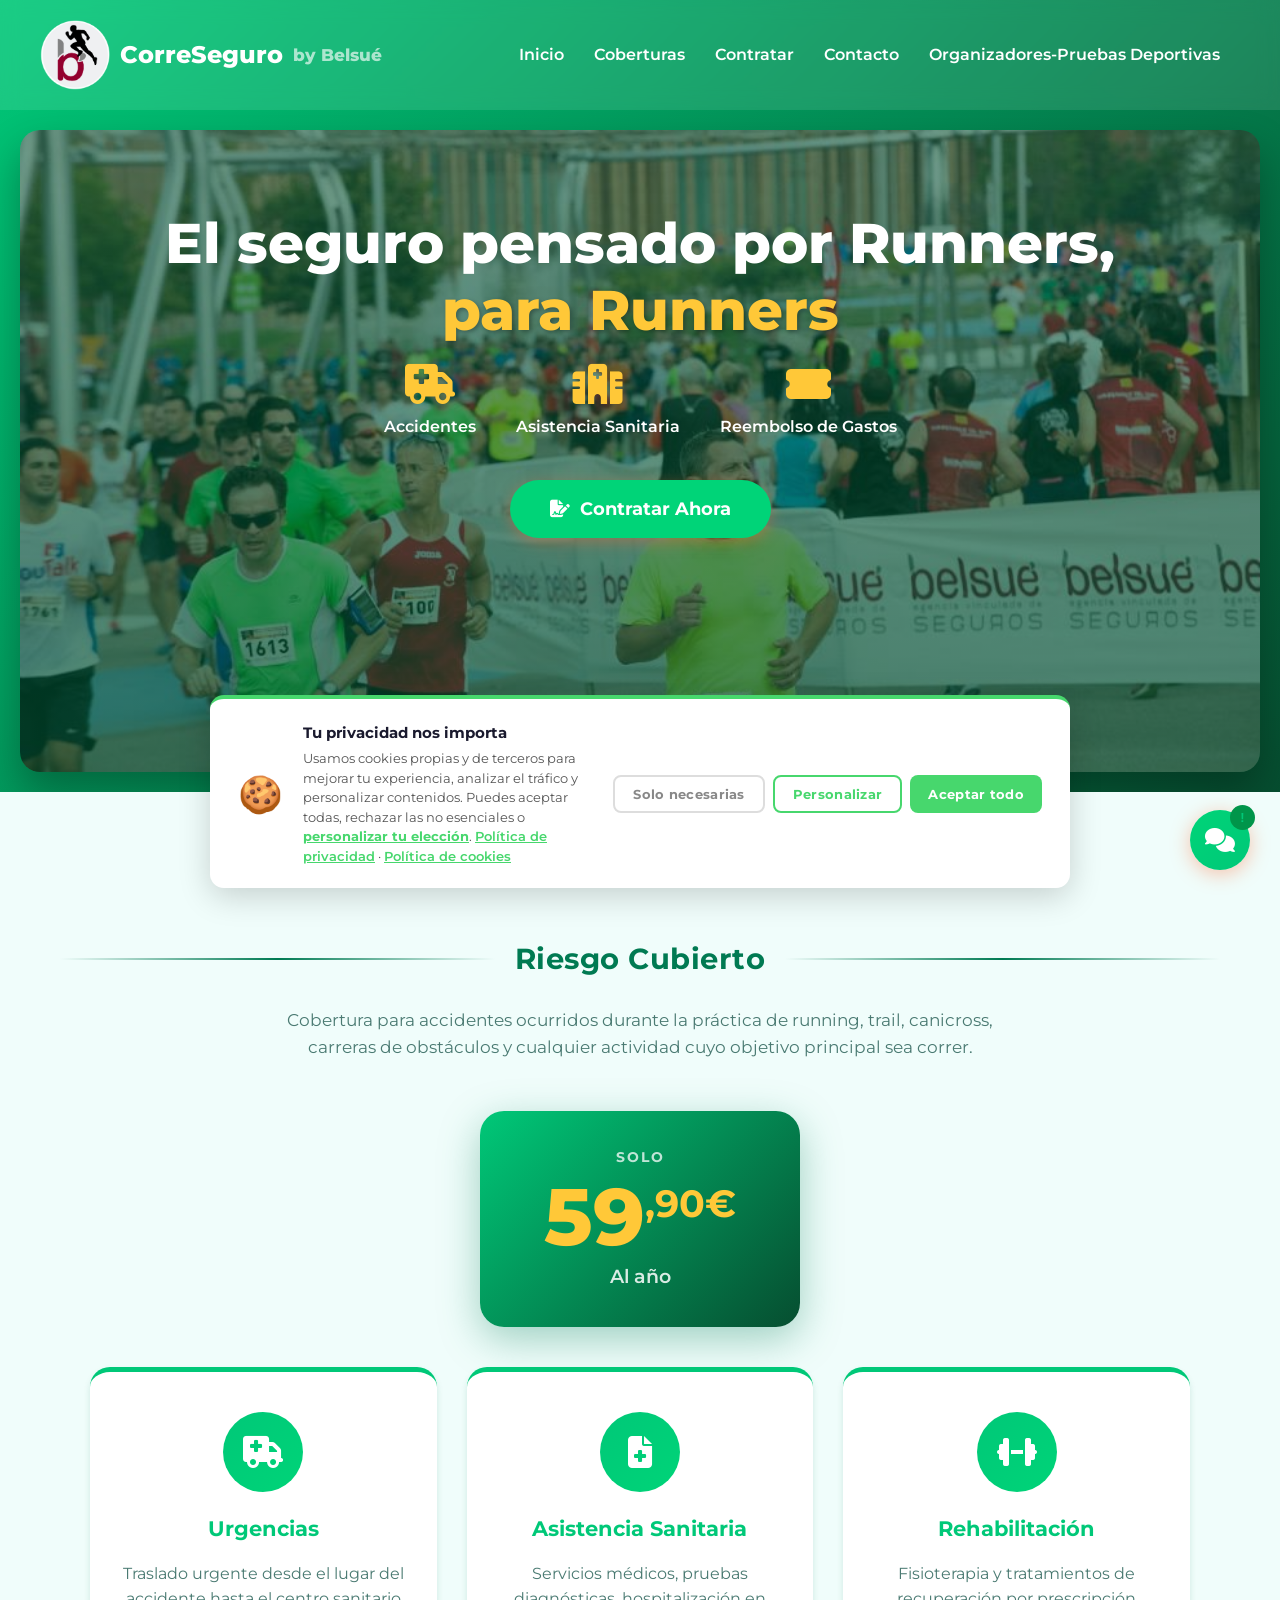
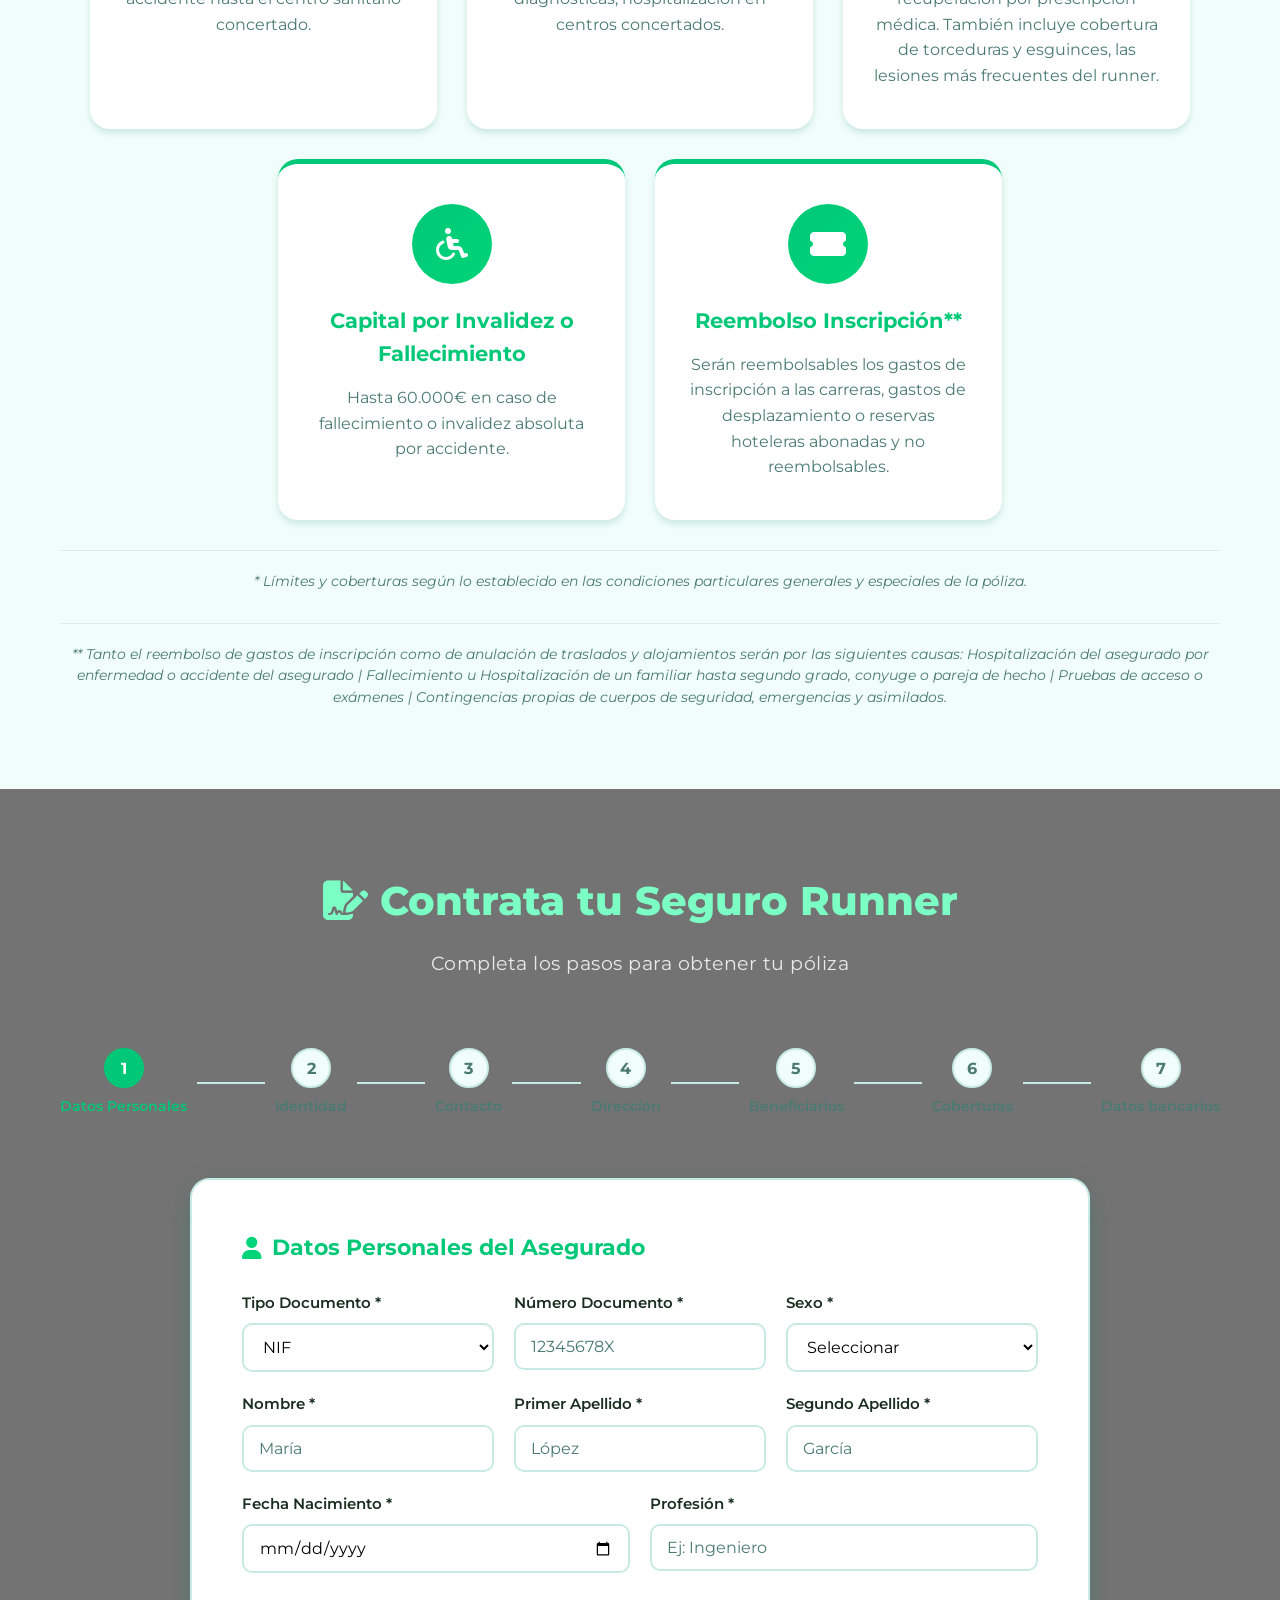
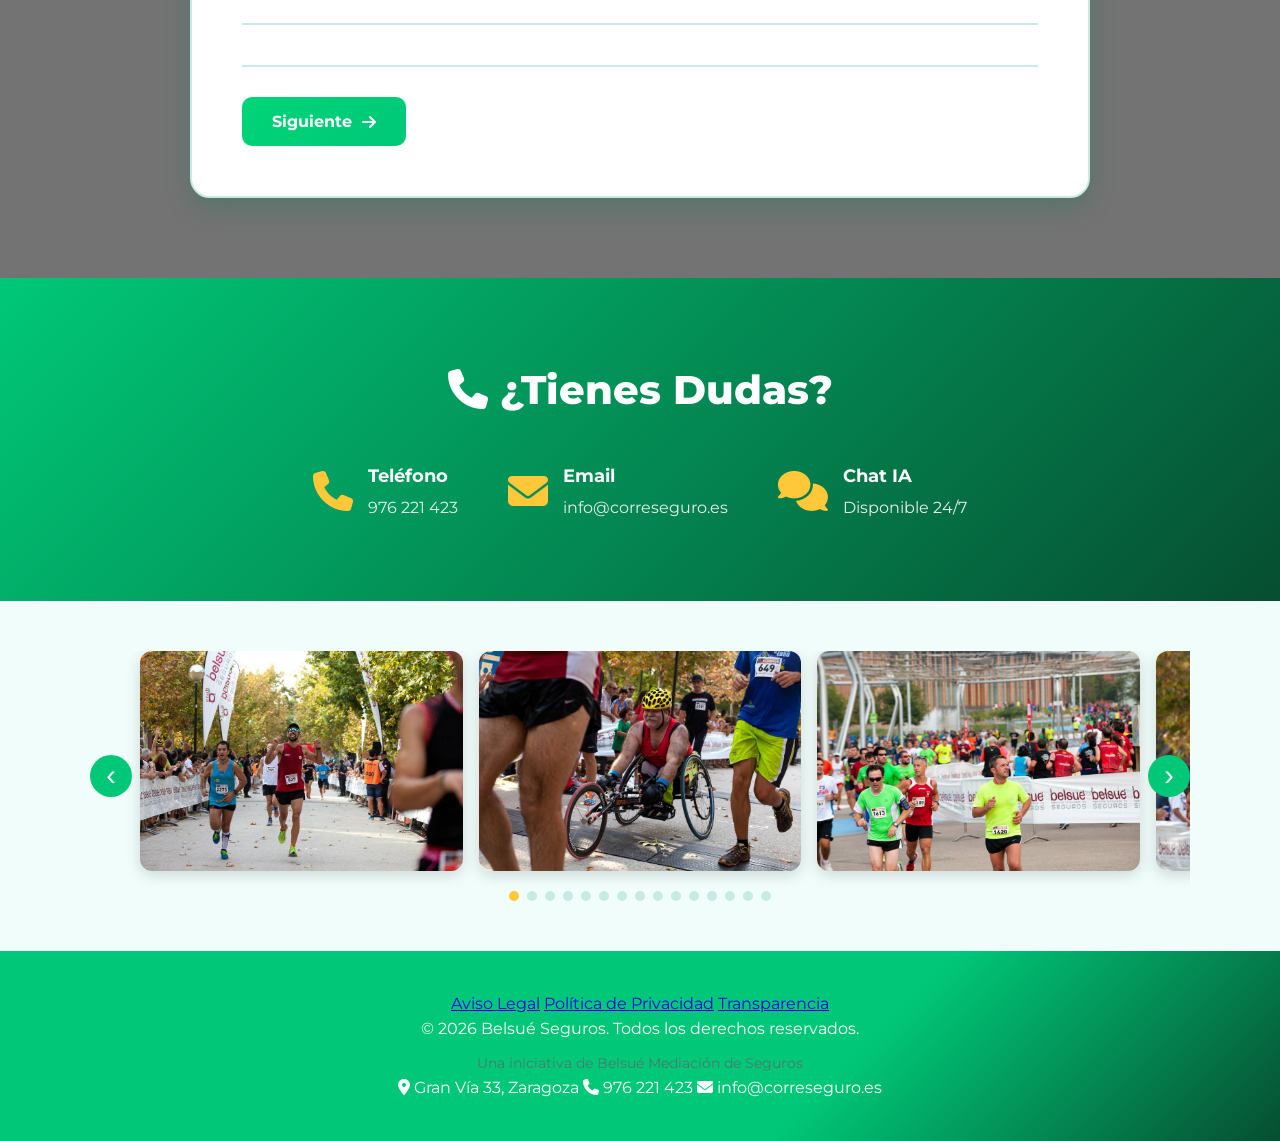
==== commit 41128acb: "Añadir tracking de promo, enlaces de contacto clicables y corregir teléfono Co-Authored-By: Claude S" ====
--- a/index.html
+++ b/index.html
@@ -19,6 +19,29 @@
 'https://www.googletagmanager.com/gtm.js?id='+i+dl;f.parentNode.insertBefore(j,f);
 })(window,document,'script','dataLayer','GTM-PRK2DCFK');</script>
 <!-- End Google Tag Manager -->
+
+    <!-- Tracking enlace promo (ej: ?promo=raos) -->
+    <script>
+      (function() {
+        var params = new URLSearchParams(window.location.search);
+        var promo  = params.get('promo');
+
+        if (promo) {
+          sessionStorage.setItem('cs_promo', promo);
+        } else {
+          promo = sessionStorage.getItem('cs_promo');
+        }
+
+        if (promo) {
+          window.dataLayer = window.dataLayer || [];
+          window.dataLayer.push({
+            event:        'promo_visit',
+            promo_source: promo
+          });
+        }
+      })();
+    </script>
+
     <meta charset="UTF-8">
     <meta name="viewport" content="width=device-width, initial-scale=1.0">
     <link rel="icon" type="image/png" href="images/zapa1.png">
@@ -26,7 +49,7 @@
     <meta name="description" content="Seguro deportivo especializado para runners por 59,90€/año. Coberturas de accidentes, asistencia sanitaria 24h, invalidez y reembolso de inscripciones. Belsué Seguros + SURNE.">
     <link rel="stylesheet" href="css/styles.css">
     <!-- Font Awesome para iconos -->
-    <link rel="stylesheet" href="https://cdnjs.cloudflare.com/ajax/libs/font-awesome/6.4.0/css/all.min.css">
+    <link rel="stylesheet" href="css/fontawesome/all.min.css">
     <!-- Google Fonts -->
     <link href="https://fonts.googleapis.com/css2?family=Montserrat:wght@400;600;700;800&display=swap" rel="stylesheet">
 
@@ -663,15 +686,15 @@
         <div class="container">
             <h2 class="section-title"><i class="fas fa-phone"></i> ¿Tienes Dudas?</h2>
             <div class="contacto-info">
-                <div class="contacto-item">
+                <a class="contacto-item" href="tel:+34976221423">
                     <i class="fas fa-phone"></i>
-                    <div><h4>Teléfono</h4><p>900 123 456</p></div>
-                </div>
-                <div class="contacto-item">
+                    <div><h4>Teléfono</h4><p>976 221 423</p></div>
+                </a>
+                <a class="contacto-item" href="mailto:info@correseguro.es">
                     <i class="fas fa-envelope"></i>
                     <div><h4>Email</h4><p>info@correseguro.es</p></div>
-                </div>
-                <div class="contacto-item">
+                </a>
+                <div class="contacto-item" onclick="toggleChat()" style="cursor:pointer;">
                     <i class="fas fa-comments"></i>
                     <div><h4>Chat IA</h4><p>Disponible 24/7</p></div>
                 </div>
@@ -724,9 +747,9 @@
         
         <!-- Datos de contacto rápidos -->
         <div class="footer-contacto">
-            <span><i class="fas fa-map-marker-alt"></i> Gran Vía 33, Zaragoza</span>
-            <span><i class="fas fa-phone"></i> 976 221 423</span>
-            <span><i class="fas fa-envelope"></i> info@correseguro.es</span>
+            <a href="https://maps.app.goo.gl/EkF1AN9heUcen4e46" target="_blank"><i class="fas fa-map-marker-alt"></i> Gran Vía 33, Zaragoza</a>
+            <a href="tel:+34976221423"><i class="fas fa-phone"></i> 976 221 423</a>
+            <a href="mailto:info@correseguro.es"><i class="fas fa-envelope"></i> info@correseguro.es</a>
         </div>
     </div>
 </footer>
@@ -782,29 +805,6 @@
     <script src="js/chatbot.js"></script>
     <script src="js/components.js"></script>
     <script src="js/influencer.js"></script>
-    <script>
-        // Menú hamburguesa móvil
-        (function () {
-            const btn = document.getElementById('hamburger');
-            const menu = document.getElementById('nav-menu');
-            if (!btn || !menu) return;
-
-            btn.addEventListener('click', function () {
-                const isOpen = menu.classList.toggle('open');
-                btn.classList.toggle('open', isOpen);
-                btn.setAttribute('aria-expanded', isOpen);
-            });
-
-            // Cerrar al hacer clic en un enlace
-            menu.querySelectorAll('a').forEach(function (link) {
-                link.addEventListener('click', function () {
-                    menu.classList.remove('open');
-                    btn.classList.remove('open');
-                    btn.setAttribute('aria-expanded', 'false');
-                });
-            });
-        })();
-    </script>
 
     <script>
         (function () {
--- a/css/styles.css
+++ b/css/styles.css
@@ -705,6 +705,12 @@
     display: flex;
     align-items: center;
     gap: 15px;
+    color: inherit;
+    text-decoration: none;
+}
+
+.contacto-item:hover {
+    opacity: 0.85;
 }
 
 .contacto-item i {
@@ -822,6 +828,13 @@
 .footer-legal  {
     color: #FFFFFF;  /* Blanco total */
 }
+.footer-contacto a {
+    color: inherit;
+    text-decoration: none;
+}
+.footer-contacto a:hover {
+    text-decoration: underline;
+}
 /* ========================================
    MODAL
    ======================================== */
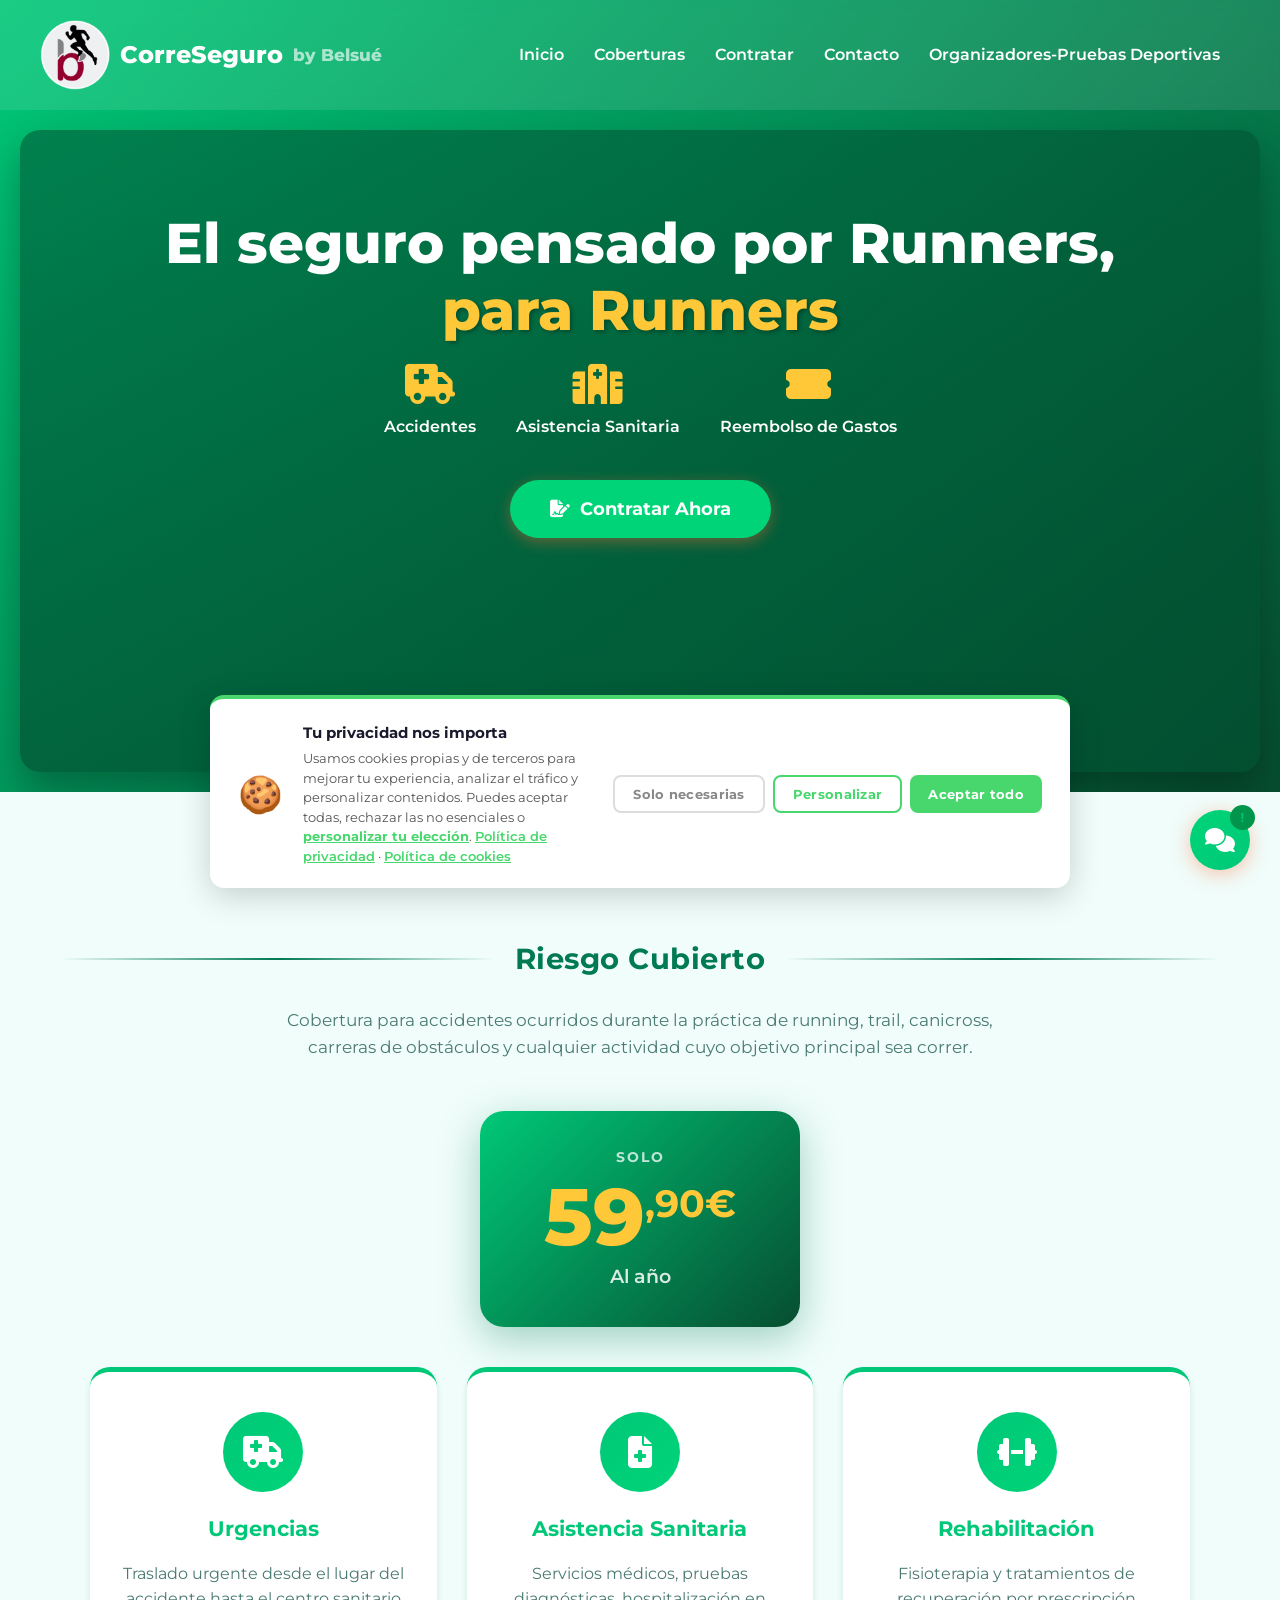
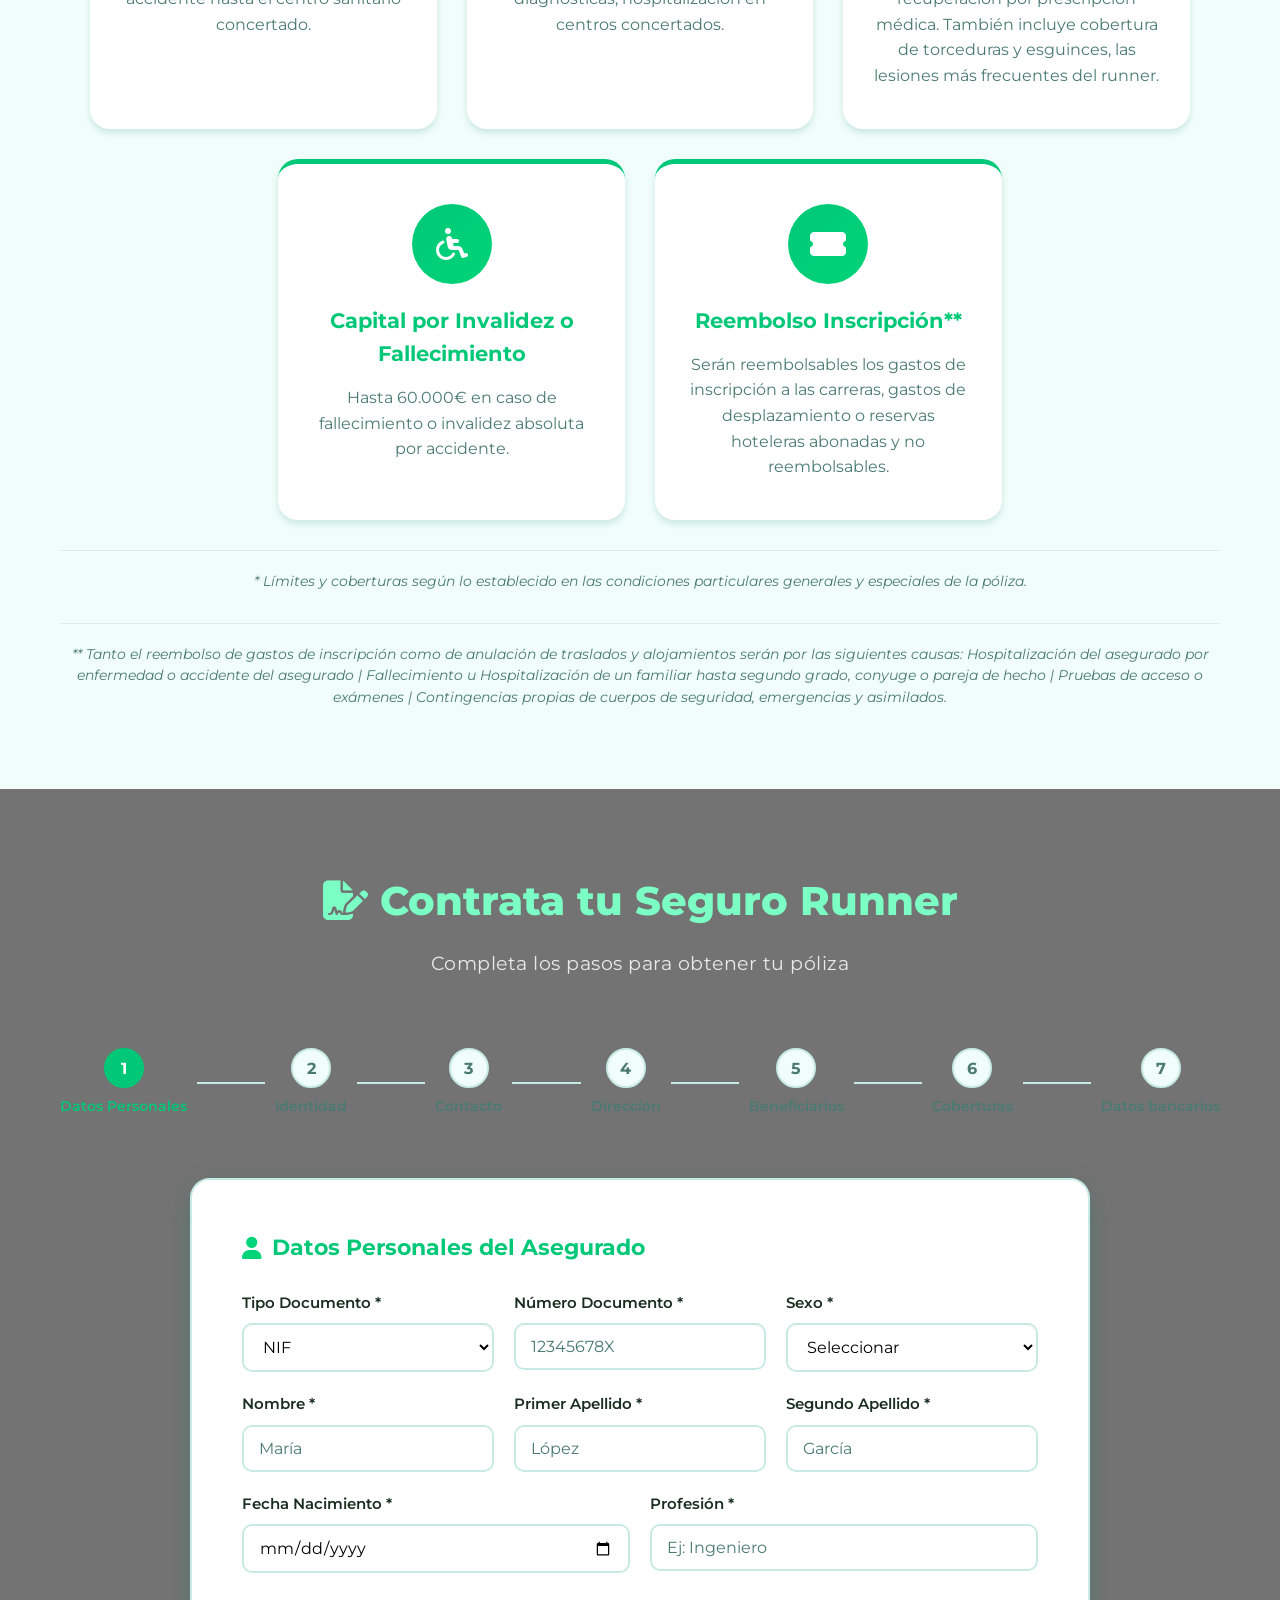
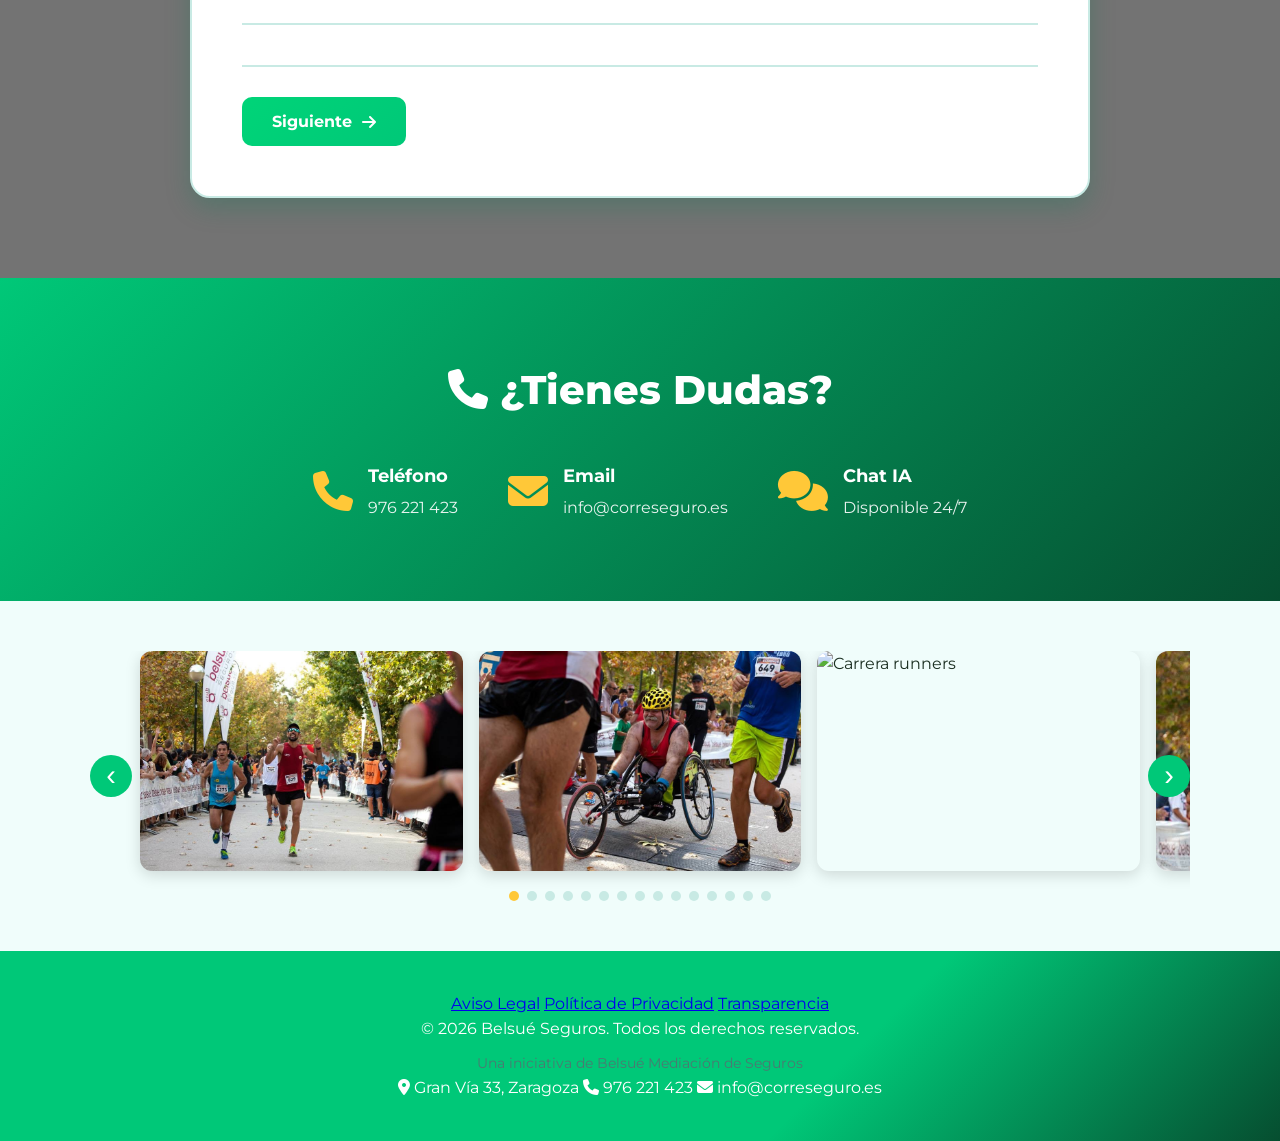
==== commit b6206b0e: "Añadir disclaimer de IA en chatbot, actualizar imagen carrera4 y estilos Co-Authored-By: Claude Sonn" ====
--- a/index.html
+++ b/index.html
@@ -708,7 +708,7 @@
             <div class="carrusel-track">
                 <img src="images/carrera2.JPG" alt="Carrera runners">
                 <img src="images/carrera3.JPG" alt="Carrera runners">
-                <img src="images/carrera4.JPG" alt="Carrera runners">
+                <img src="images/carrera4.jpg" alt="Carrera runners">
                 <img src="images/carrera5.JPG" alt="Carrera runners">
                 <img src="images/carrera6.JPG" alt="Carrera runners">
                 <img src="images/carrera7.JPG" alt="Carrera runners">
@@ -777,6 +777,10 @@
                     <div><h4>Asistente CorreSeguro</h4><span class="chatbot-status">● En línea</span></div>
                 </div>
                 <button onclick="toggleChat()" class="chatbot-close"><i class="fas fa-times"></i></button>
+            </div>
+            <div class="chatbot-disclaimer">
+                <i class="fas fa-exclamation-triangle"></i>
+                <span>Chat gestionado con IA. Puede cometer errores. En caso de duda, contacta con nosotros: <a href="tel:+34976221423">976 221 423</a></span>
             </div>
             <div id="chatbot-messages" class="chatbot-messages">
                 <div class="message bot-message">
--- a/css/styles.css
+++ b/css/styles.css
@@ -155,7 +155,7 @@
     flex: 1;
 
     background: linear-gradient(rgba(0, 78, 48, 0.55), rgba(0, 78, 48, 0.70)),
-                url('../images/carrera4.JPG') center/cover no-repeat;
+                url('../images/carrera4.jpg') center/cover no-repeat;
     border-radius: 20px;
     margin: 20px;
     box-shadow: 0 20px 40px rgba(0, 0, 0, 0.3);
@@ -1123,6 +1123,30 @@
 }
 
 /* Mensajes del chat */
+.chatbot-disclaimer {
+    background: #fff8e1;
+    border-bottom: 1px solid #ffe082;
+    padding: 8px 14px;
+    font-size: 0.78rem;
+    color: #6d5500;
+    display: flex;
+    align-items: flex-start;
+    gap: 7px;
+    line-height: 1.4;
+}
+
+.chatbot-disclaimer i {
+    color: #f59e0b;
+    flex-shrink: 0;
+    margin-top: 2px;
+}
+
+.chatbot-disclaimer a {
+    color: #6d5500;
+    font-weight: 600;
+    white-space: nowrap;
+}
+
 .chatbot-messages {
     flex: 1;
     padding: 20px;
@@ -2020,4 +2044,3 @@
     .captcha-question { font-size: 1.3rem; padding: 8px 14px; }
     .captcha-input { width: 80px; font-size: 1rem; }
 }
-}
